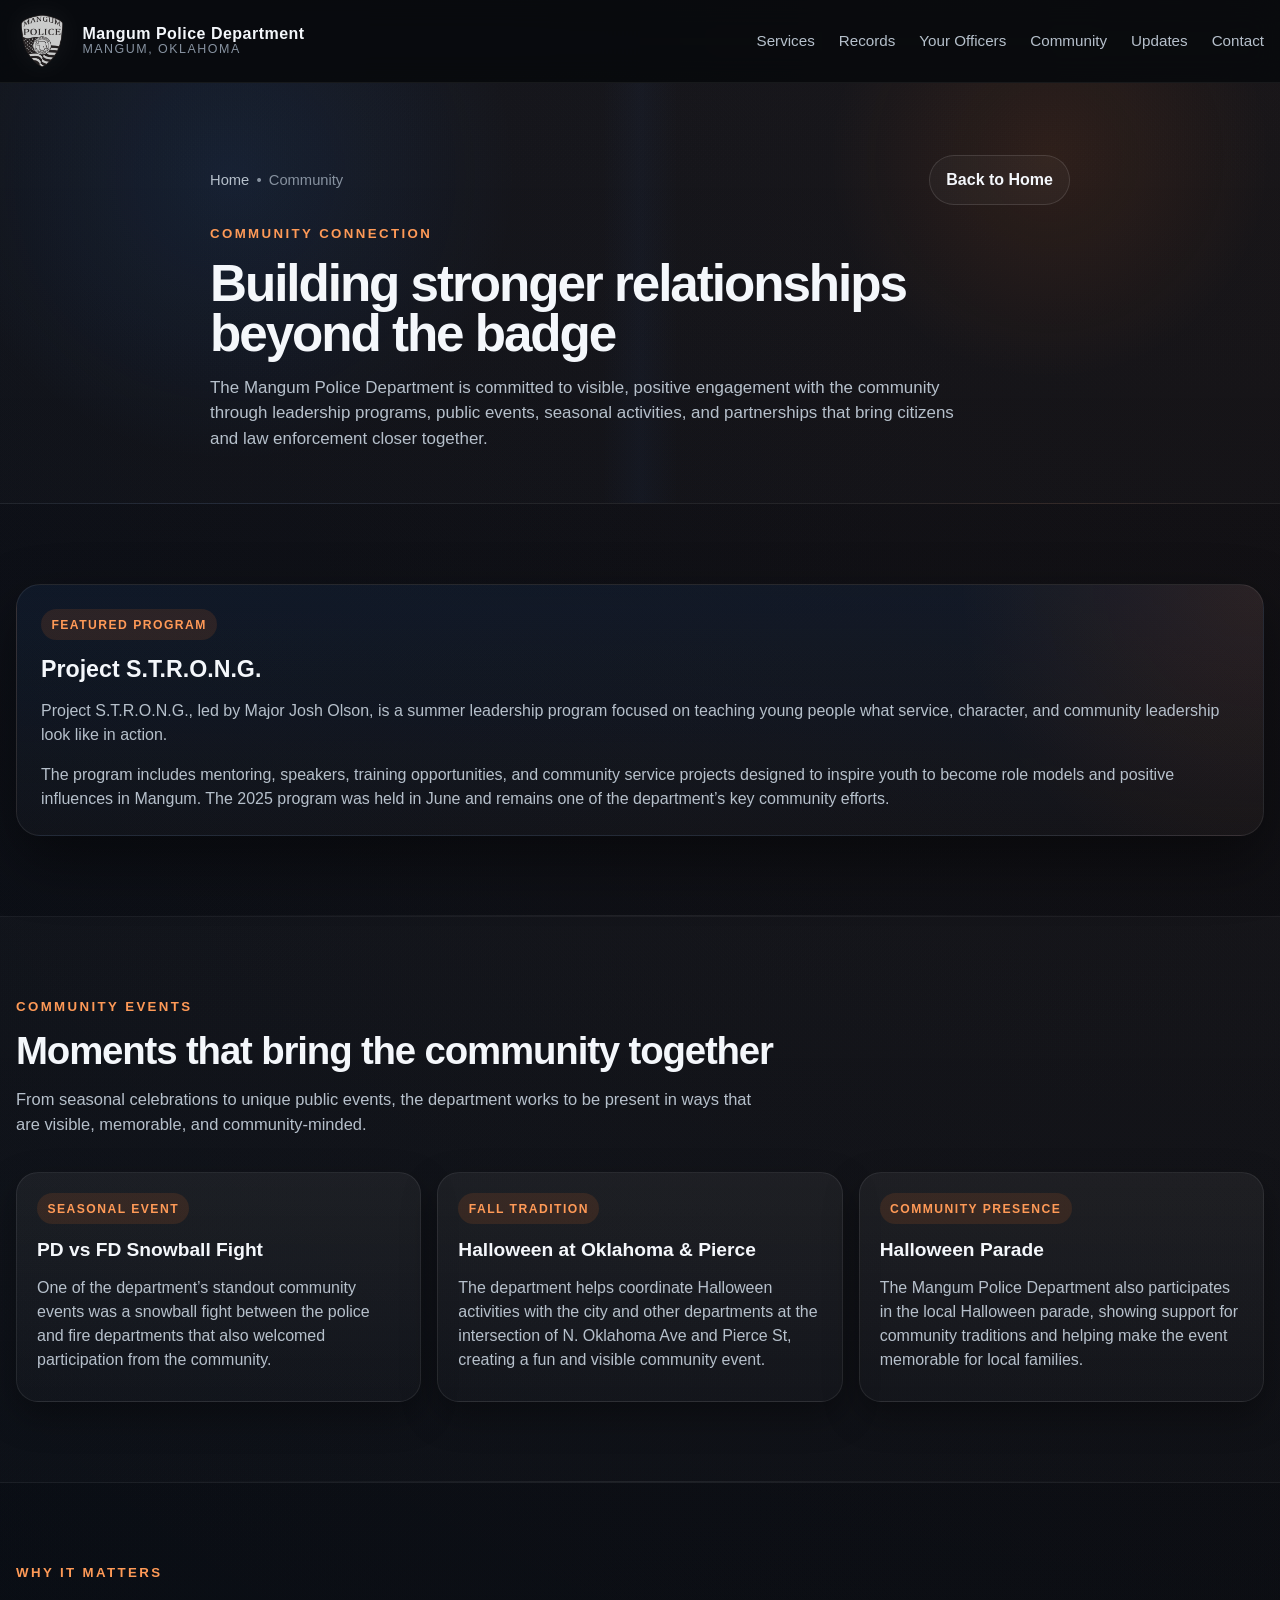
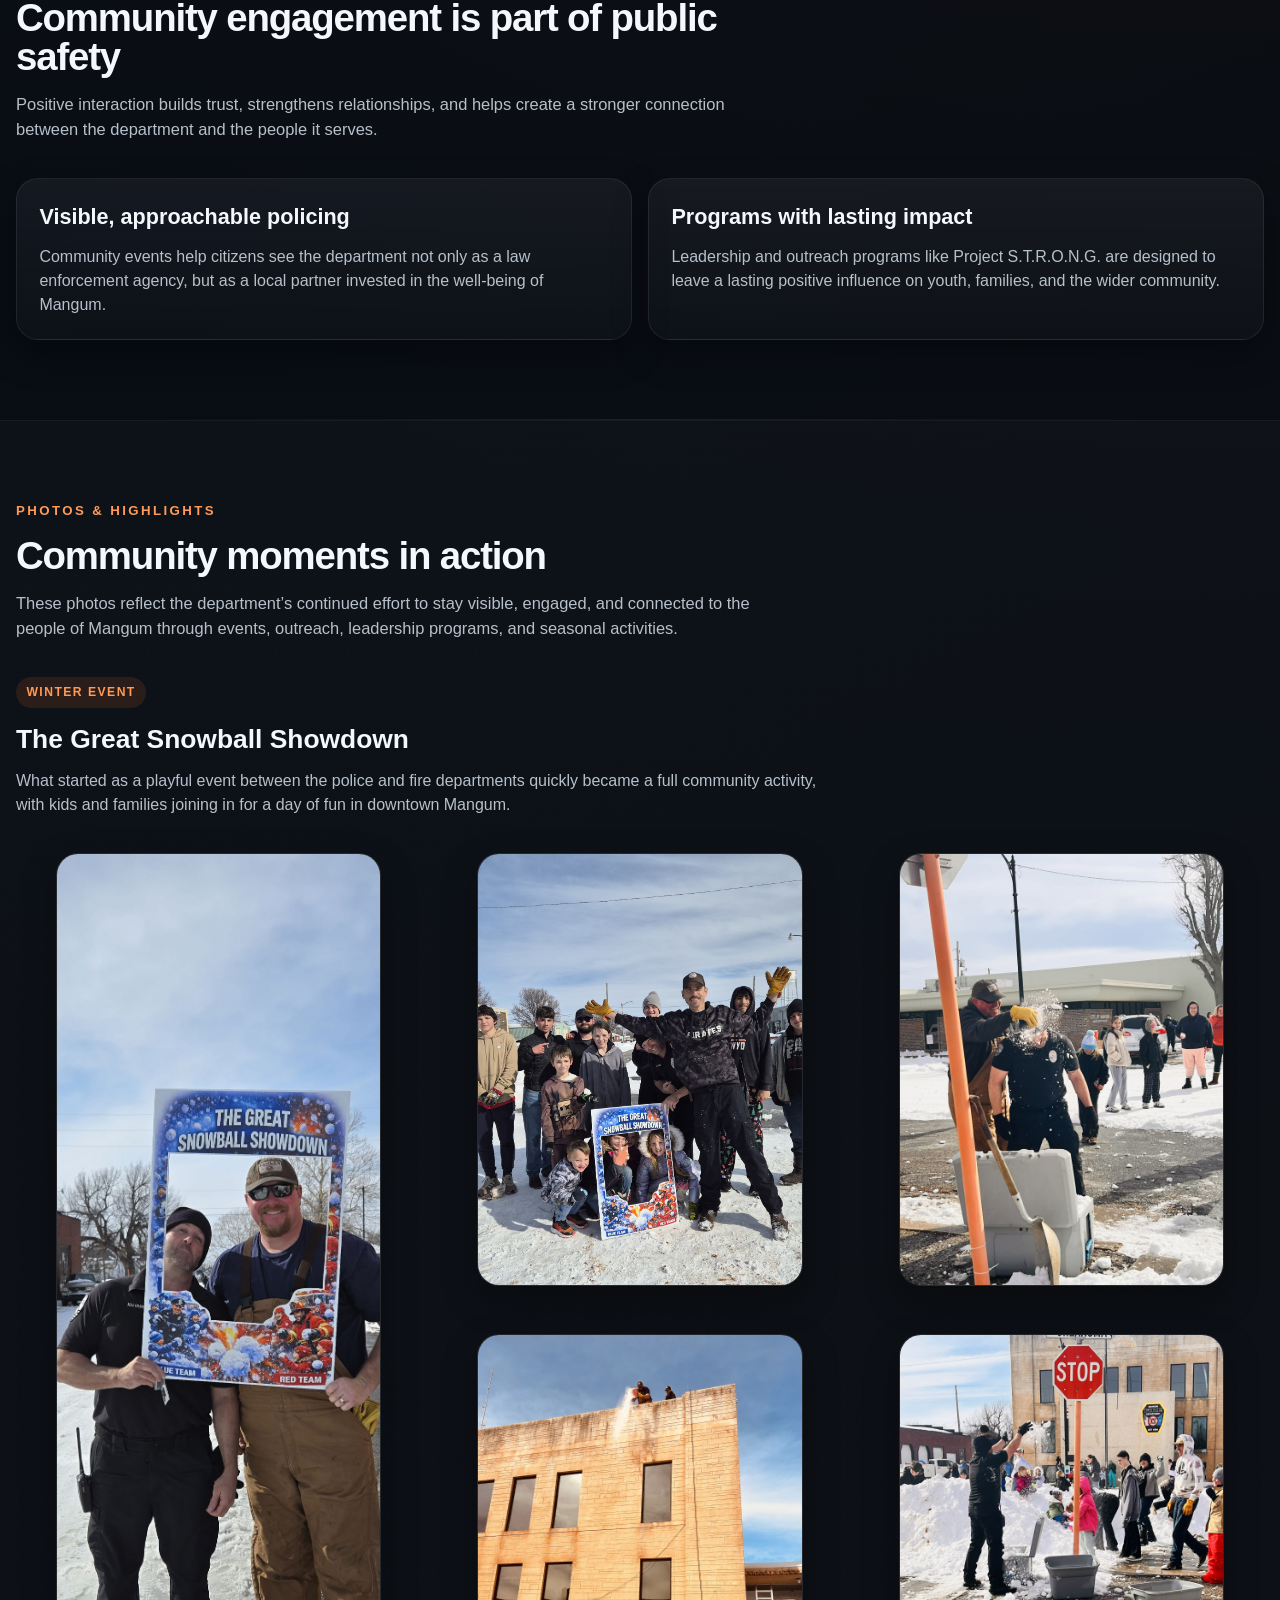
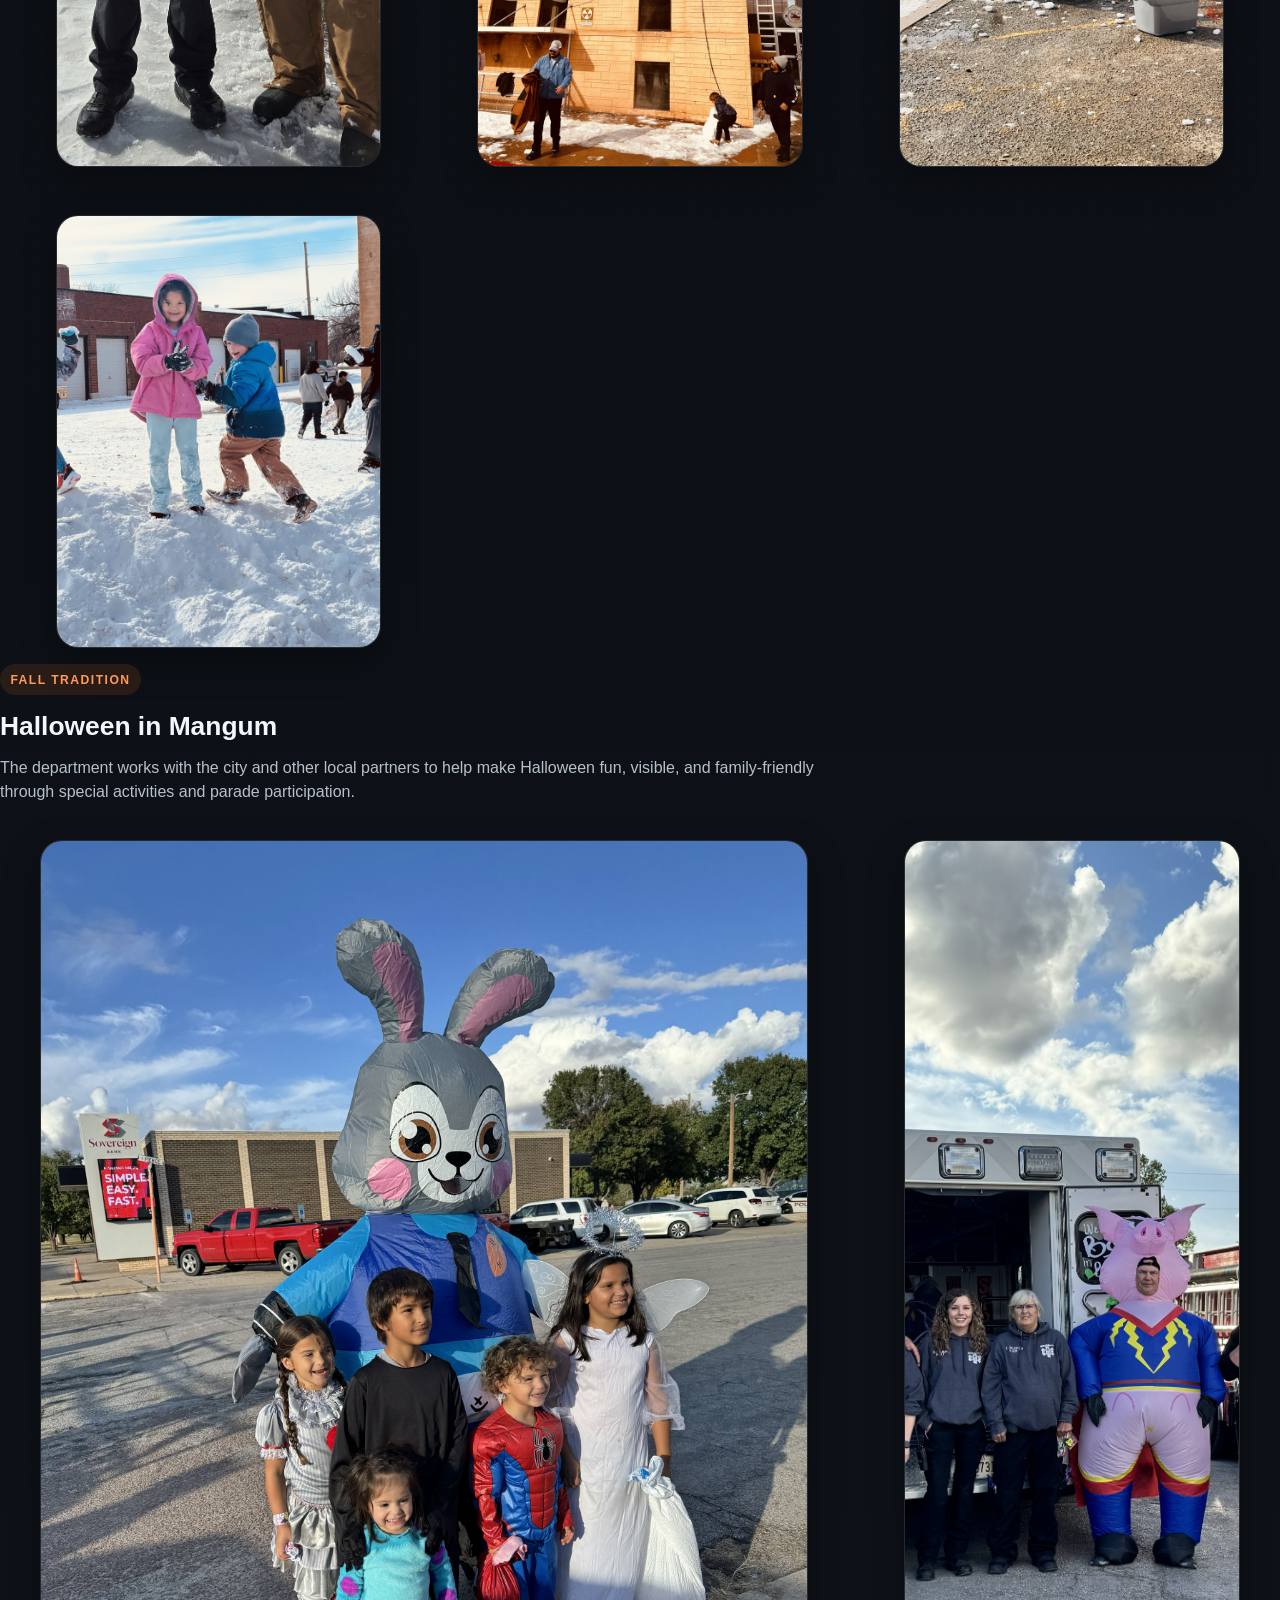
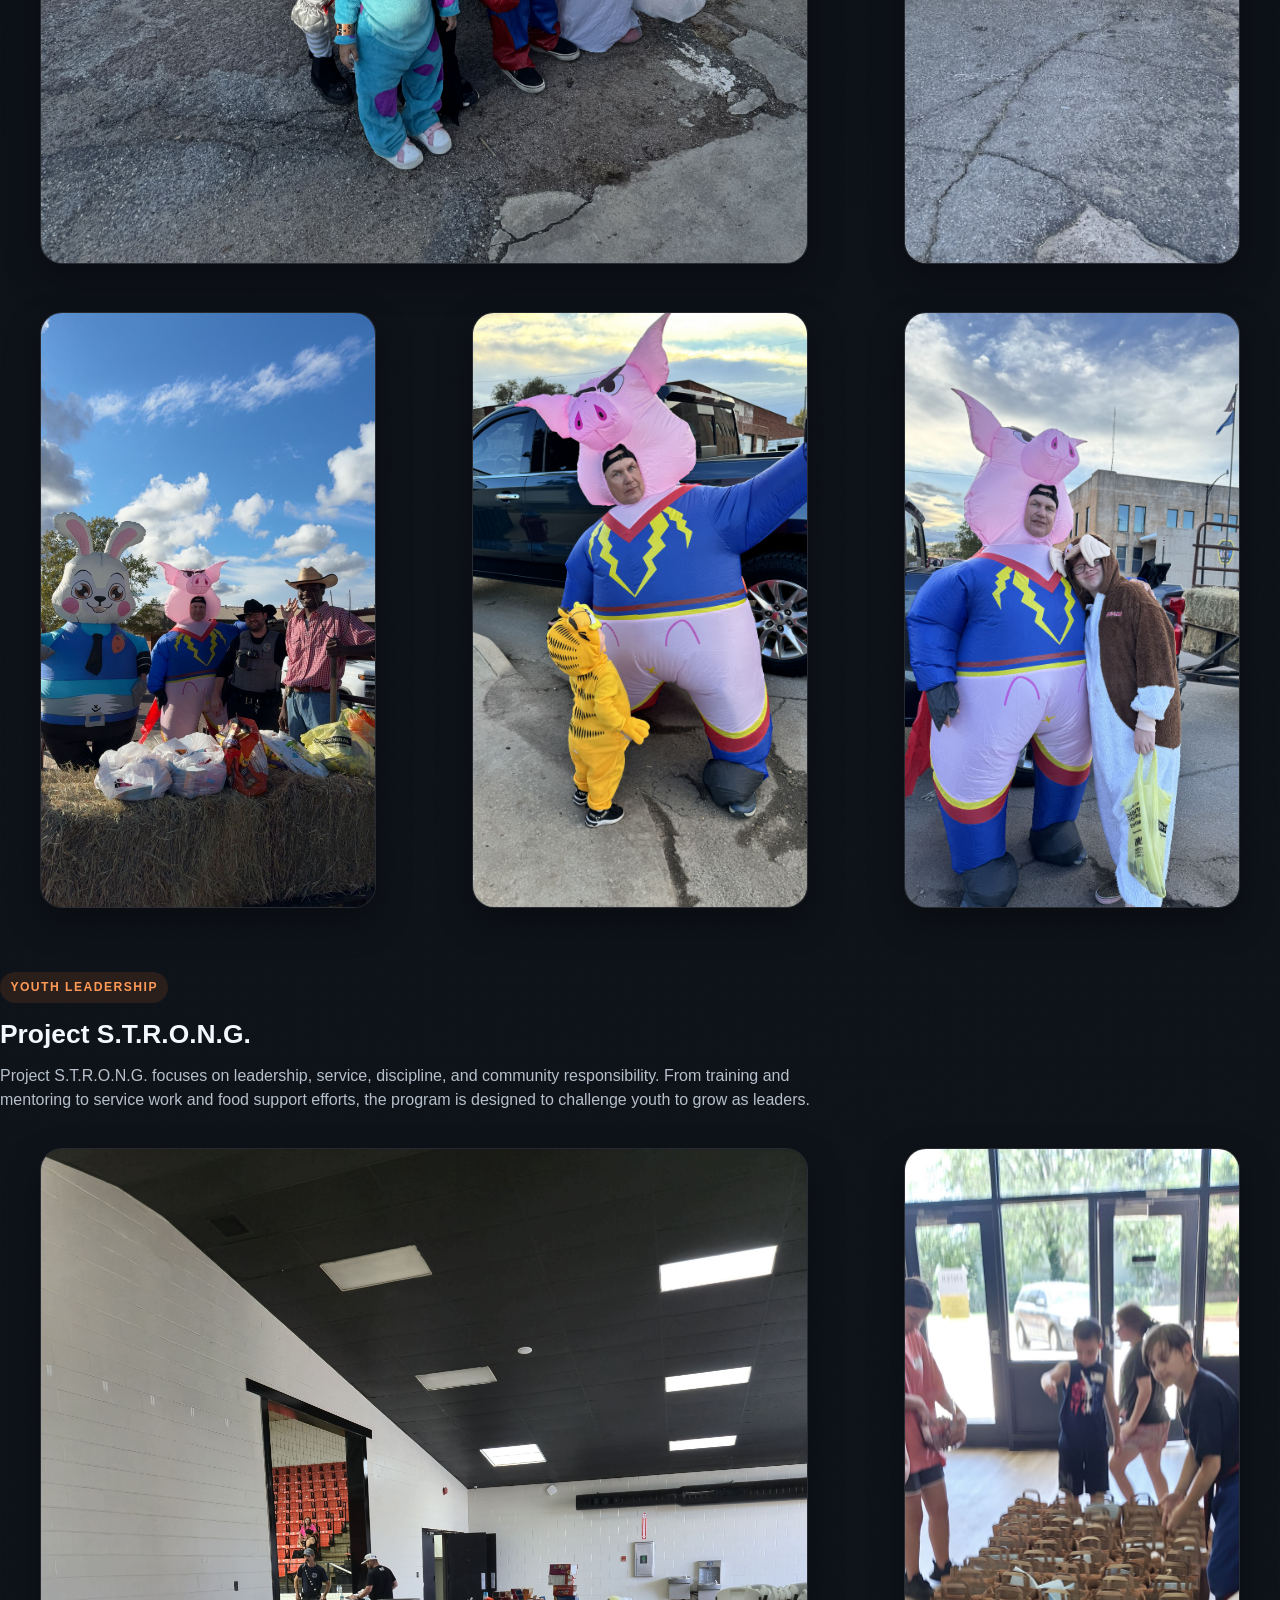
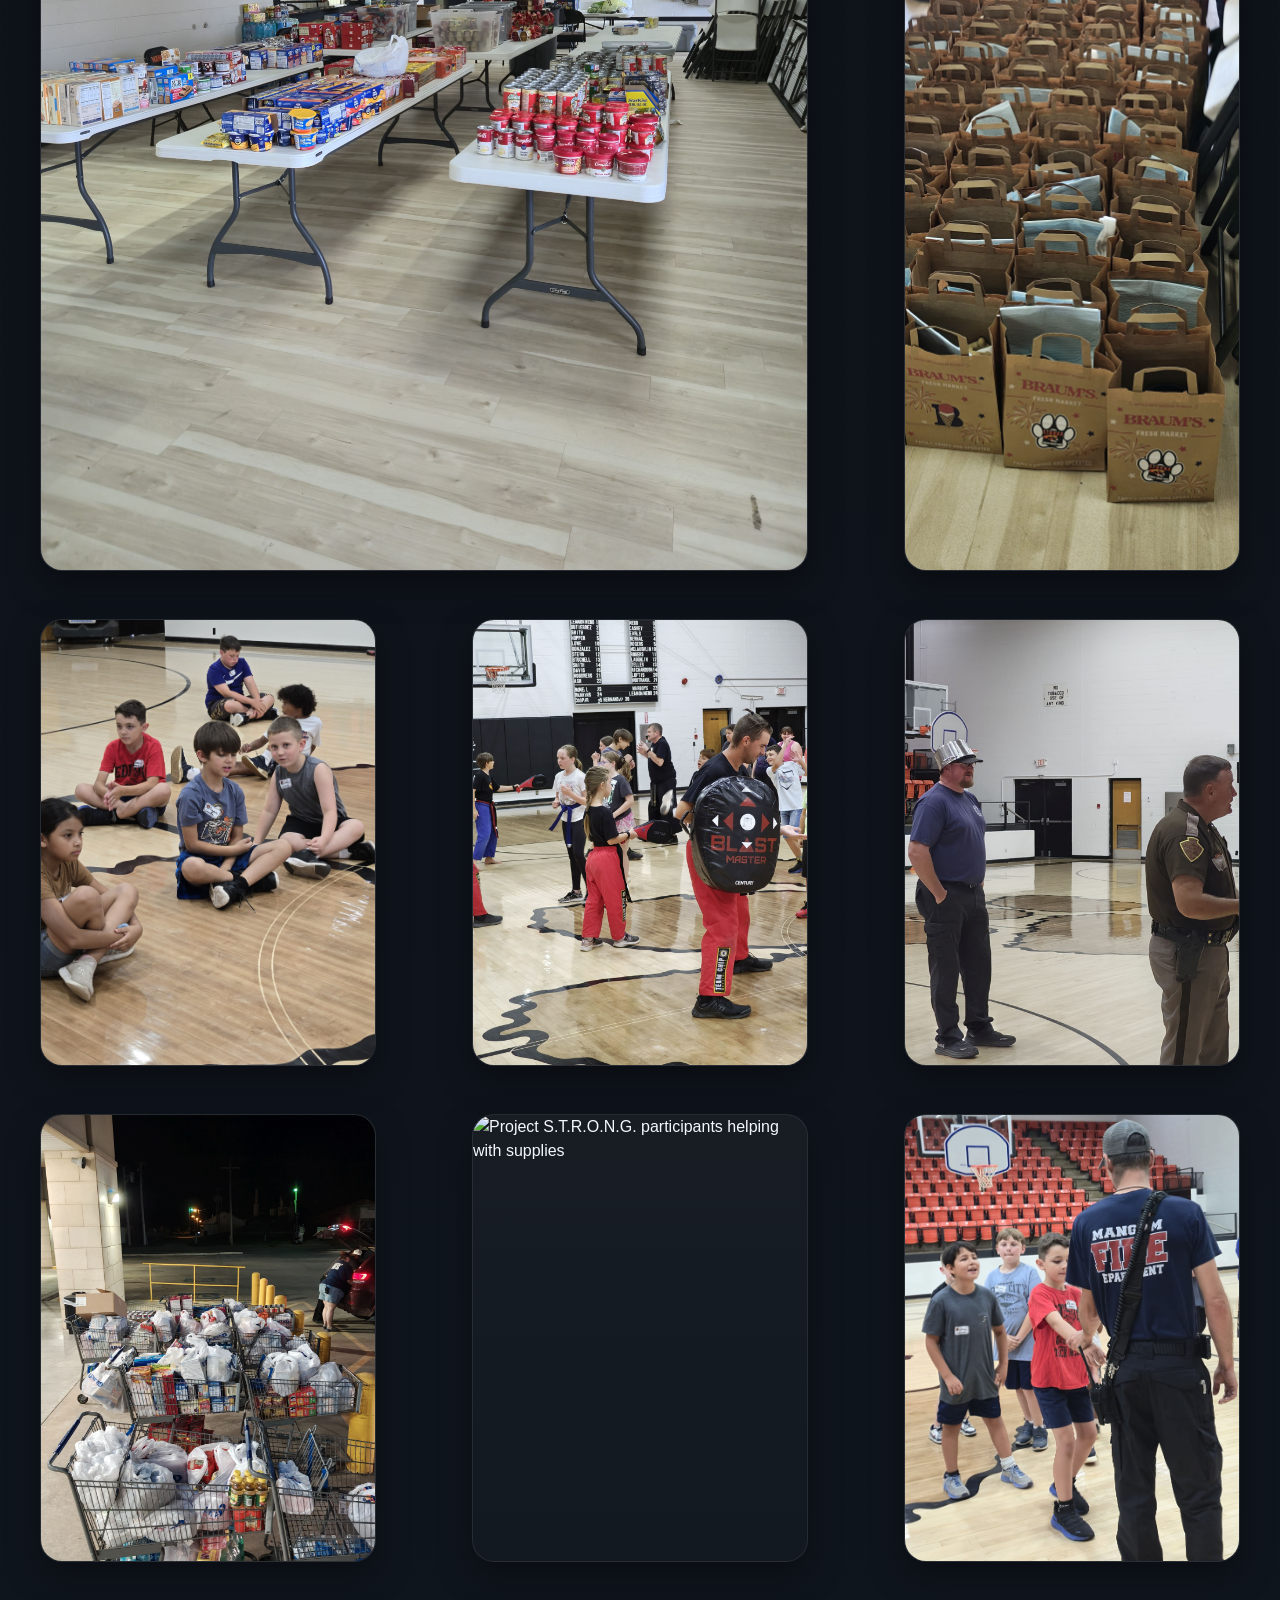
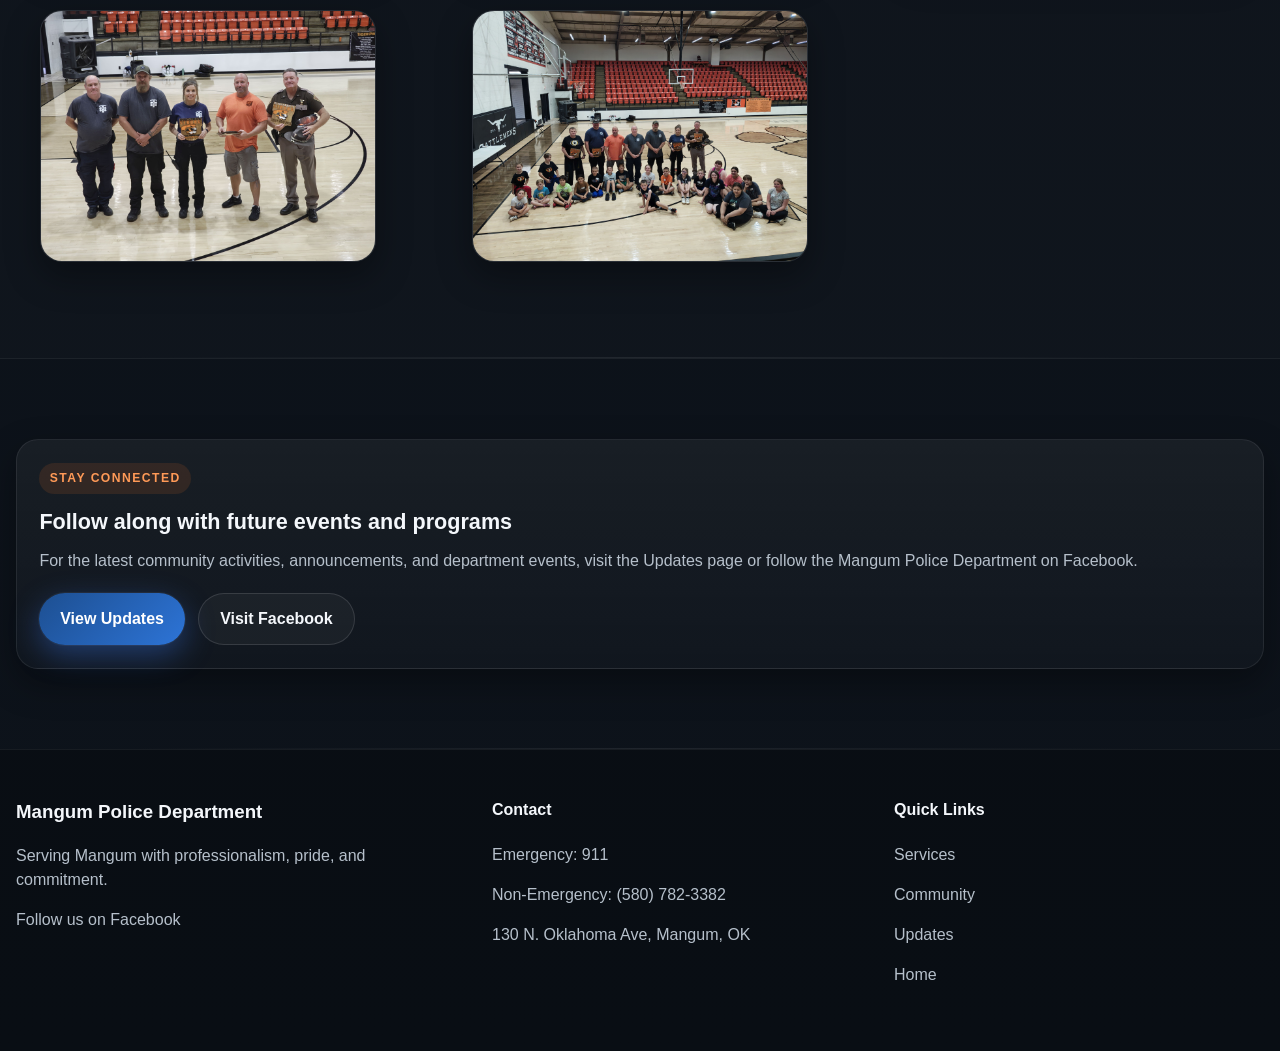
==== pages/community.html @ 401258fc "Initial review site" ====
<!DOCTYPE html>
<html lang="en">
<head>
  <meta charset="UTF-8" />
  <meta name="viewport" content="width=device-width, initial-scale=1.0" />
  <title>Community | Mangum Police Department</title>
  <link rel="stylesheet" href="../css/base.css" />
  <link rel="stylesheet" href="../css/style-template.css" />
  <link rel="stylesheet" href="../css/community.css" />
</head>
<body>
  <header class="site-header">
    <div class="container nav-wrap">
      <a href="../index.html" class="brand">
        <img src="../assets/patch.png" alt="Mangum Police Patch" class="brand-patch" />
        <div class="brand-text">
          <span class="brand-top">Mangum Police Department</span>
          <span class="brand-bottom">Mangum, Oklahoma</span>
        </div>
      </a>

      <nav class="main-nav">
        <a href="pages/services.html">Services</a>
        <a href="pages/records.html">Records</a>
        <a href="pages/officers.html">Your Officers</a>
        <a href="pages/community.html">Community</a>
        <a href="pages/updates.html">Updates</a>
        <a href="index.html#contact">Contact</a>
      </nav>
    </div>
  </header>

  <main>
    <!-- PAGE HERO -->
    <section class="page-hero community-hero">
      <div class="container page-hero-inner">
        <div class="page-topbar">
          <div class="page-breadcrumb">
            <a href="../index.html">Home</a>
            <span>•</span>
            <span>Community</span>
          </div>

          <a href="../index.html" class="page-back-link">Back to Home</a>
        </div>

        <p class="eyebrow">COMMUNITY CONNECTION</p>
        <h1 class="page-title">Building stronger relationships beyond the badge</h1>
        <p class="page-intro">
          The Mangum Police Department is committed to visible, positive engagement with the community
          through leadership programs, public events, seasonal activities, and partnerships that bring
          citizens and law enforcement closer together.
        </p>
      </div>
    </section>

    <!-- FEATURED PROGRAM -->
    <section class="section section-dark">
      <div class="container">
        <div class="page-feature-panel community-feature-panel">
          <span class="page-tag">Featured Program</span>
          <h3>Project S.T.R.O.N.G.</h3>
          <p>
            Project S.T.R.O.N.G., led by Major Josh Olson, is a summer leadership program focused on
            teaching young people what service, character, and community leadership look like in action.
          </p>
          <p>
            The program includes mentoring, speakers, training opportunities, and community service
            projects designed to inspire youth to become role models and positive influences in Mangum.
            The 2025 program was held in June and remains one of the department’s key community efforts.
          </p>
        </div>
      </div>
    </section>

    <!-- COMMUNITY EVENTS -->
    <section class="section section-slate">
      <div class="container">
        <div class="section-heading">
          <p class="eyebrow">COMMUNITY EVENTS</p>
          <h2>Moments that bring the community together</h2>
          <p class="section-intro">
            From seasonal celebrations to unique public events, the department works to be present in
            ways that are visible, memorable, and community-minded.
          </p>
        </div>

        <div class="page-card-grid community-card-grid">
          <div class="page-info-card community-detail-card">
            <span class="page-tag">Seasonal Event</span>
            <h3>PD vs FD Snowball Fight</h3>
            <p>
              One of the department’s standout community events was a snowball fight between the police
              and fire departments that also welcomed participation from the community.
            </p>
          </div>

          <div class="page-info-card community-detail-card">
            <span class="page-tag">Fall Tradition</span>
            <h3>Halloween at Oklahoma & Pierce</h3>
            <p>
              The department helps coordinate Halloween activities with the city and other departments
              at the intersection of N. Oklahoma Ave and Pierce St, creating a fun and visible community event.
            </p>
          </div>

          <div class="page-info-card community-detail-card">
            <span class="page-tag">Community Presence</span>
            <h3>Halloween Parade</h3>
            <p>
              The Mangum Police Department also participates in the local Halloween parade, showing support
              for community traditions and helping make the event memorable for local families.
            </p>
          </div>
        </div>
      </div>
    </section>

    <!-- OUTREACH / COMMUNITY PHILOSOPHY -->
    <section class="section section-dark">
      <div class="container">
        <div class="section-heading">
          <p class="eyebrow">WHY IT MATTERS</p>
          <h2>Community engagement is part of public safety</h2>
          <p class="section-intro">
            Positive interaction builds trust, strengthens relationships, and helps create a stronger connection
            between the department and the people it serves.
          </p>
        </div>

        <div class="page-card-grid two-col">
          <div class="page-single-panel">
            <h3>Visible, approachable policing</h3>
            <p>
              Community events help citizens see the department not only as a law enforcement agency,
              but as a local partner invested in the well-being of Mangum.
            </p>
          </div>

          <div class="page-single-panel">
            <h3>Programs with lasting impact</h3>
            <p>
              Leadership and outreach programs like Project S.T.R.O.N.G. are designed to leave a lasting
              positive influence on youth, families, and the wider community.
            </p>
          </div>
        </div>
      </div>
    </section>

    <!-- PHOTO GALLERY -->
    <section class="section section-slate">
      <div class="container">
        <div class="section-heading">
          <p class="eyebrow">PHOTOS & HIGHLIGHTS</p>
          <h2>Community moments in action</h2>
          <p class="section-intro">
            These photos reflect the department’s continued effort to stay visible, engaged, and connected
            to the people of Mangum through events, outreach, leadership programs, and seasonal activities.
          </p>
        </div>

        <!-- Snowball Showdown -->
        <div class="community-gallery-block">
          <div class="community-gallery-head">
            <span class="page-tag">Winter Event</span>
            <h3>The Great Snowball Showdown</h3>
            <p>
              What started as a playful event between the police and fire departments quickly became a full
              community activity, with kids and families joining in for a day of fun in downtown Mangum.
            </p>
          </div>

          <div class="community-photo-grid snowball-grid">
            <figure class="community-photo-card photo-feature">
              <img src="../assets/community/snowball-1.jpg" alt="Officer and firefighter posing at the Great Snowball Showdown" />
            </figure>

            <figure class="community-photo-card">
              <img src="../assets/community/snowball-2.jpg" alt="Community members gathered for the Great Snowball Showdown" />
            </figure>

            <figure class="community-photo-card">
              <img src="../assets/community/snowball-3.jpg" alt="Child holding a snowball during the snowball event" />
            </figure>

            <figure class="community-photo-card">
              <img src="../assets/community/snowball-4.jpg" alt="People playing in the snow during the community snowball fight" />
            </figure>

            <figure class="community-photo-card">
              <img src="../assets/community/snowball-5.jpg" alt="Snowball fight activity in downtown Mangum" />
            </figure>

            <figure class="community-photo-card">
              <img src="../assets/community/snowball-6.jpg" alt="Community members and officers enjoying the snowball event" />
            </figure>
          </div>
        </div>
      </div>

        <!-- Halloween -->
      <div class="community-gallery-block">
        <div class="community-gallery-head">
         <span class="page-tag">Fall Tradition</span>
            <h3>Halloween in Mangum</h3>
            <p>
              The department works with the city and other local partners to help make Halloween fun,
              visible, and family-friendly through special activities and parade participation.
            </p>
          </div>

          <div class="community-photo-grid halloween-grid">
            <figure class="community-photo-card photo-feature-wide">
              <img src="../assets/community/halloween-1.jpg" alt="Children gathered with costumed characters during Halloween in Mangum" />
            </figure>

            <figure class="community-photo-card">
              <img src="../assets/community/halloween-2.jpg" alt="Halloween float and department participation" />
            </figure>

            <figure class="community-photo-card">
              <img src="../assets/community/halloween-3.jpg" alt="Department members in costume during Halloween activities" />
            </figure>

            <figure class="community-photo-card">
              <img src="../assets/community/halloween-4.jpg" alt="Group photo during Halloween community event" />
            </figure>

            <figure class="community-photo-card">
              <img src="../assets/community/halloween-5.jpg" alt="Community member posing with costume character at Halloween event" />
          </figure>
        </div>
      </div>

      <!-- Project STRONG -->
      <div class="community-gallery-block">
        <div class="community-gallery-head">
          <span class="page-tag">Youth Leadership</span>
          <h3>Project S.T.R.O.N.G.</h3>
          <p>
            Project S.T.R.O.N.G. focuses on leadership, service, discipline, and community responsibility.
            From training and mentoring to service work and food support efforts, the program is designed
            to challenge youth to grow as leaders.
          </p>
        </div>

        <div class="community-photo-grid strong-grid">
            <figure class="community-photo-card photo-feature-wide">
              <img src="../assets/community/strong-1.jpg" alt="Project S.T.R.O.N.G. participants organizing supplies" />
            </figure>

            <figure class="community-photo-card">
              <img src="../assets/community/strong-2.jpg" alt="Project S.T.R.O.N.G. instruction in gymnasium" />
            </figure>

            <figure class="community-photo-card">
              <img src="../assets/community/strong-3.jpg" alt="Children practicing techniques during Project S.T.R.O.N.G." />
            </figure>

            <figure class="community-photo-card">
              <img src="../assets/community/strong-4.jpg" alt="Group stretching during Project S.T.R.O.N.G." />
            </figure>

            <figure class="community-photo-card">
              <img src="../assets/community/strong-5.jpg" alt="Project S.T.R.O.N.G. participants lined up in the gym" />
            </figure>

            <figure class="community-photo-card">
              <img src="../assets/community/strong-6.jpg" alt="Project S.T.R.O.N.G. group photo in Mangum High School gym" />
            </figure>

            <figure class="community-photo-card">
              <img src="../assets/community/strong-7.jpg" alt="Project S.T.R.O.N.G. participants helping with supplies" />
            </figure>

            <figure class="community-photo-card">
              <img src="../assets/community/strong-8.jpg" alt="Project S.T.R.O.N.G. banner outside Mangum High School" />
            </figure>

            <figure class="community-photo-card">
              <img src="../assets/community/strong-9.jpg" alt="Instructor working one-on-one with a child during Project S.T.R.O.N.G." />
            </figure>

            <figure class="community-photo-card">
              <img src="../assets/community/strong-10.jpg" alt="Community support and supply effort connected to Project S.T.R.O.N.G." />
            </figure>
          </div>
        </div>
      </div>
    </section>

    <!-- CTA -->
    <section class="section section-dark">
      <div class="container">
        <div class="page-single-panel community-cta-panel">
          <span class="page-tag">Stay Connected</span>
          <h3>Follow along with future events and programs</h3>
          <p>
            For the latest community activities, announcements, and department events, visit the Updates page
            or follow the Mangum Police Department on Facebook.
          </p>

          <div class="page-actions">
            <a href="updates.html" class="btn btn-primary">View Updates</a>
            <a
              href="https://www.facebook.com/people/Mangum-Police-Department/100068388497844/"
              target="_blank"
              rel="noopener noreferrer"
              class="btn btn-secondary"
            >
              Visit Facebook
            </a>
          </div>
        </div>
      </div>
    </section>
  </main>

  <footer id="contact" class="site-footer">
    <div class="container footer-grid">
      <div>
        <h3>Mangum Police Department</h3>
        <p>Serving Mangum with professionalism, pride, and commitment.</p>
        <p>
          <a href="https://www.facebook.com/people/Mangum-Police-Department/100068388497844/" target="_blank" rel="noopener noreferrer">
            Follow us on Facebook
          </a>
        </p>
      </div>

      <div>
        <h4>Contact</h4>
        <p>Emergency: 911</p>
        <p>Non-Emergency: (580) 782-3382</p>
        <p>130 N. Oklahoma Ave, Mangum, OK</p>
      </div>

      <div>
        <h4>Quick Links</h4>
        <p><a href="services.html">Services</a></p>
        <p><a href="community.html">Community</a></p>
        <p><a href="updates.html">Updates</a></p>
        <p><a href="../index.html">Home</a></p>
      </div>
    </div>
  </footer>
</body>
</html>
---- css/base.css ----
/* =========================================================
   ROOT / THEME TOKENS
   ========================================================= */
:root {
  --bg-black: #06080c;
  --bg-deep: #0d131b;
  --bg-panel: #121821;
  --bg-panel-2: #18202b;
  --line: rgba(255, 255, 255, 0.08);

  --text-main: #f4f7fb;
  --text-soft: #b6c0cb;
  --text-dim: #8792a0;

  --blue: #1d4f91;
  --blue-bright: #2d74d7;
  --blue-glow: rgba(62, 129, 255, 0.32);

  --orange: #f37021;
  --orange-soft: #ff9a57;
  --orange-glow: rgba(243, 112, 33, 0.22);

  --shadow-lg: 0 24px 60px rgba(0, 0, 0, 0.45);
  --shadow-md: 0 14px 34px rgba(0, 0, 0, 0.34);

  --radius-sm: 10px;
  --radius-md: 18px;
  --radius-lg: 26px;

  --max-width: 1280px;
}

/* =========================================================
   GLOBAL / RESET
   ========================================================= */
* {
  box-sizing: border-box;
}

html {
  scroll-behavior: smooth;
}

body {
  margin: 0;
  background:
    radial-gradient(circle at top left, rgba(45, 116, 215, 0.06), transparent 35%),
    radial-gradient(circle at top right, rgba(243, 112, 33, 0.06), transparent 25%),
    linear-gradient(180deg, var(--bg-black), var(--bg-deep));
  color: var(--text-main);
  font-family: Arial, Helvetica, sans-serif;
  line-height: 1.5;
}

img {
  max-width: 100%;
  display: block;
}

a {
  color: inherit;
  text-decoration: none;
}

.container {
  width: min(calc(100% - 2rem), var(--max-width));
  margin: 0 auto;
}

/* =========================================================
   SITE HEADER / NAVIGATION
   ========================================================= */
.site-header {
  position: sticky;
  top: 0;
  z-index: 1000;
  backdrop-filter: blur(14px);
  background: rgba(7, 9, 12, 0.78);
  border-bottom: 1px solid rgba(255, 255, 255, 0.06);
}

.nav-wrap {
  min-height: 82px;
  display: flex;
  align-items: center;
  justify-content: space-between;
  gap: 1rem;
}

.brand {
  display: flex;
  align-items: center;
  gap: 0.9rem;
  min-width: 0;
}

.brand-patch {
  width: 52px;
  height: 52px;
  object-fit: contain;
  filter: drop-shadow(0 0 14px rgba(255, 255, 255, 0.06));
}

.brand-text {
  display: flex;
  flex-direction: column;
  line-height: 1.1;
}

.brand-top {
  font-size: 1rem;
  font-weight: 800;
  letter-spacing: 0.03em;
}

.brand-bottom {
  font-size: 0.78rem;
  color: var(--text-dim);
  text-transform: uppercase;
  letter-spacing: 0.12em;
}

.main-nav {
  display: flex;
  align-items: center;
  gap: 1.5rem;
}

.main-nav a {
  position: relative;
  color: var(--text-soft);
  font-size: 0.95rem;
  transition: color 0.2s ease;
}

.main-nav a::after {
  content: "";
  position: absolute;
  left: 0;
  bottom: -0.35rem;
  width: 100%;
  height: 2px;
  transform: scaleX(0);
  transform-origin: center;
  transition: transform 0.2s ease;
  background: linear-gradient(90deg, var(--blue-bright), var(--orange-soft));
}

.main-nav a:hover {
  color: var(--text-main);
}

.main-nav a:hover::after {
  transform: scaleX(1);
}

.nav-cta {
  padding: 0.8rem 1.1rem;
  border: 1px solid rgba(255,255,255,0.12);
  background: linear-gradient(180deg, rgba(255,255,255,0.06), rgba(255,255,255,0.02));
  color: var(--text-main);
  border-radius: 999px;
  font-weight: 700;
  transition: transform 0.2s ease, border-color 0.2s ease, box-shadow 0.2s ease;
}

.nav-cta:hover {
  transform: translateY(-1px);
  border-color: rgba(255,255,255,0.2);
  box-shadow: 0 8px 18px rgba(0,0,0,0.2);
}

/* =========================================================
   GENERIC BUTTONS
   ========================================================= */
.btn {
  display: inline-flex;
  align-items: center;
  justify-content: center;
  min-height: 52px;
  padding: 0 1.3rem;
  font-weight: 800;
  border-radius: 999px;
  transition: transform 0.2s ease, box-shadow 0.2s ease, border-color 0.2s ease;
}

.btn:hover {
  transform: translateY(-2px);
}

.btn-primary {
  background: linear-gradient(135deg, #1d4f91, #2d74d7);
  color: white;
  box-shadow:
    0 0 0 1px rgba(255,255,255,0.05),
    0 10px 30px rgba(62,129,255,0.35);
}

.btn-primary:hover {
  transform: translateY(-3px);
  box-shadow:
    0 0 0 1px rgba(255,255,255,0.08),
    0 16px 40px rgba(62,129,255,0.5);
}

.btn-secondary {
  background: rgba(255,255,255,0.04);
  color: var(--text-main);
  border: 1px solid rgba(255,255,255,0.12);
}

.btn-secondary:hover {
  border-color: rgba(255,255,255,0.22);
}

/* =========================================================
   GENERIC SECTION WRAPPERS
   ========================================================= */
.section {
  position: relative;
  padding: 5rem 0;
}

.section::after {
  content: "";
  position: absolute;
  bottom: 0;
  left: 10%;
  right: 10%;
  height: 1px;
  background: linear-gradient(
    90deg,
    transparent,
    rgba(255,255,255,0.08),
    transparent
  );
}

.section-dark {
  background: transparent;
}

.section-slate {
  background:
    linear-gradient(180deg, rgba(255,255,255,0.02), rgba(255,255,255,0.01));
  border-top: 1px solid rgba(255,255,255,0.05);
  border-bottom: 1px solid rgba(255,255,255,0.05);
}

.section-heading {
  max-width: 760px;
  margin-bottom: 2.25rem;
}

.section-heading h2 {
  margin: 0;
  font-size: clamp(2rem, 3vw, 3.2rem);
  line-height: 1.02;
  letter-spacing: -0.03em;
}

.eyebrow {
  margin: 0 0 0.9rem;
  color: var(--orange-soft);
  font-size: 0.83rem;
  font-weight: 800;
  letter-spacing: 0.18em;
  text-transform: uppercase;
}

.section-intro {
  color: var(--text-soft);
  font-size: 1.03rem;
}

/* =========================================================
   SITE FOOTER
   ========================================================= */
.site-footer {
  padding: 3rem 0;
  border-top: 1px solid rgba(255,255,255,0.06);
  background: rgba(0,0,0,0.28);
}

.footer-grid {
  display: grid;
  grid-template-columns: 1.2fr 1fr 1fr;
  gap: 2rem;
}

.site-footer h3,
.site-footer h4 {
  margin-top: 0;
}

.site-footer p,
.site-footer a {
  color: var(--text-soft);
}

/* =========================================================
   SUBPAGE TEMPLATE / GENERIC PAGE LAYOUT
   ========================================================= */
.page-title {
  margin: 0;
  font-size: clamp(2.2rem, 4vw, 4rem);
  line-height: 1;
  letter-spacing: -0.03em;
}

.page-intro {
  max-width: 760px;
  margin-top: 1rem;
}

.page-card-grid {
  display: grid;
  grid-template-columns: repeat(3, minmax(0, 1fr));
  gap: 1rem;
}

.page-info-card {
  min-height: 210px;
  padding: 1.25rem;
  border: 1px solid var(--line);
  border-radius: 22px;
  background:
    linear-gradient(180deg, rgba(255,255,255,0.05), rgba(255,255,255,0.02));
  box-shadow: var(--shadow-md);
}

.page-info-card h3 {
  margin: 0 0 0.65rem;
  font-size: 1.2rem;
}

.page-info-card p {
  margin: 0;
  color: var(--text-soft);
}

.page-single-panel {
  padding: 1.4rem;
  border: 1px solid var(--line);
  border-radius: 22px;
  background:
    linear-gradient(180deg, rgba(255,255,255,0.05), rgba(255,255,255,0.02));
  box-shadow: var(--shadow-md);
}

.page-single-panel h3 {
  margin: 0 0 0.65rem;
}

.page-single-panel p {
  margin: 0;
  color: var(--text-soft);
}

/* =========================================================
   RESPONSIVE - LARGE TABLET / SMALL DESKTOP
   ========================================================= */
@media (max-width: 1200px) {
  .page-card-grid {
    grid-template-columns: repeat(2, minmax(0, 1fr));
  }
}

/* =========================================================
   RESPONSIVE - TABLET
   ========================================================= */
@media (max-width: 1080px) {
  .footer-grid {
    grid-template-columns: 1fr 1fr;
  }
}

/* =========================================================
   RESPONSIVE - MOBILE
   ========================================================= */
@media (max-width: 820px) {
  .main-nav,
  .nav-cta {
    display: none;
  }

  .page-card-grid,
  .footer-grid {
    grid-template-columns: 1fr;
  }

  .section {
    padding: 4rem 0;
  }
}
---- css/style-template.css ----
/* =========================================================
   SUBPAGE HERO / PAGE INTRO
   ========================================================= */
.page-hero {
  position: relative;
  overflow: hidden;
  padding: 4.5rem 0 3.25rem;
  background:
    radial-gradient(circle at 18% 20%, rgba(45,116,215,0.12), transparent 26%),
    radial-gradient(circle at 82% 16%, rgba(243,112,33,0.10), transparent 18%),
    linear-gradient(180deg, rgba(255,255,255,0.02), rgba(255,255,255,0.01));
  border-bottom: 1px solid rgba(255,255,255,0.06);
}

.page-hero::before {
  content: "";
  position: absolute;
  inset: 0;
  background:
    linear-gradient(
      90deg,
      transparent 0%,
      transparent 47%,
      rgba(59,130,246,0.32) 50%,
      transparent 53%,
      transparent 100%
    );
  opacity: 0.12;
  pointer-events: none;
}

.page-hero-inner {
  position: relative;
  z-index: 2;
  max-width: 860px;
}

.page-title {
  margin: 0;
  font-size: clamp(2.35rem, 4vw, 4.25rem);
  line-height: 0.98;
  letter-spacing: -0.04em;
  color: var(--text-main);
}

.page-intro {
  max-width: 760px;
  margin: 1rem 0 0;
  font-size: 1.06rem;
  color: var(--text-soft);
}

/* =========================================================
   BREADCRUMB / TOP LINK ROW
   ========================================================= */
.page-topbar {
  display: flex;
  align-items: center;
  justify-content: space-between;
  gap: 1rem;
  margin-bottom: 1.2rem;
}

.page-breadcrumb {
  display: inline-flex;
  align-items: center;
  flex-wrap: wrap;
  gap: 0.45rem;
  color: var(--text-dim);
  font-size: 0.92rem;
}

.page-breadcrumb a {
  color: var(--text-soft);
  transition: color 0.2s ease;
}

.page-breadcrumb a:hover {
  color: var(--text-main);
}

.page-back-link {
  display: inline-flex;
  align-items: center;
  gap: 0.45rem;
  padding: 0.75rem 1rem;
  border-radius: 999px;
  border: 1px solid rgba(255,255,255,0.12);
  background: rgba(255,255,255,0.03);
  color: var(--text-main);
  font-weight: 700;
  transition: transform 0.2s ease, border-color 0.2s ease;
}

.page-back-link:hover {
  transform: translateY(-1px);
  border-color: rgba(255,255,255,0.20);
}

/* =========================================================
   GENERIC PAGE CONTENT GRIDS
   ========================================================= */
.page-card-grid {
  display: grid;
  grid-template-columns: repeat(3, minmax(0, 1fr));
  gap: 1rem;
}

.page-card-grid.two-col {
  grid-template-columns: repeat(2, minmax(0, 1fr));
}

.page-card-grid.four-col {
  grid-template-columns: repeat(4, minmax(0, 1fr));
}

.page-info-card {
  min-height: 210px;
  padding: 1.25rem;
  border: 1px solid var(--line);
  border-radius: 22px;
  background:
    linear-gradient(180deg, rgba(255,255,255,0.05), rgba(255,255,255,0.02));
  box-shadow: var(--shadow-md);
  transition: transform 0.2s ease, border-color 0.2s ease, box-shadow 0.2s ease;
}

.page-info-card:hover {
  transform: translateY(-4px);
  border-color: rgba(255,255,255,0.16);
  box-shadow:
    0 16px 30px rgba(0,0,0,0.28),
    0 0 0 1px rgba(255,255,255,0.05);
}

.page-info-card h3 {
  margin: 0 0 0.7rem;
  font-size: 1.2rem;
  color: var(--text-main);
}

.page-info-card p {
  margin: 0;
  color: var(--text-soft);
}

/* =========================================================
   FEATURE / FULL-WIDTH PANELS
   ========================================================= */
.page-single-panel {
  padding: 1.4rem;
  border: 1px solid var(--line);
  border-radius: 22px;
  background:
    linear-gradient(180deg, rgba(255,255,255,0.05), rgba(255,255,255,0.02));
  box-shadow: var(--shadow-md);
}

.page-single-panel h3 {
  margin: 0 0 0.7rem;
  font-size: 1.35rem;
}

.page-single-panel p {
  margin: 0;
  color: var(--text-soft);
}

.page-feature-panel {
  position: relative;
  overflow: hidden;
  padding: 1.5rem;
  border: 1px solid var(--line);
  border-radius: 24px;
  background:
    radial-gradient(circle at top right, rgba(243,112,33,0.10), transparent 24%),
    linear-gradient(180deg, rgba(29,79,145,0.14), rgba(255,255,255,0.02));
  box-shadow: var(--shadow-lg);
}

.page-feature-panel h3 {
  margin: 0 0 0.75rem;
  font-size: 1.45rem;
}

.page-feature-panel p {
  margin: 0;
  color: var(--text-soft);
}

/* =========================================================
   LIST / STACKED INFO BLOCKS
   ========================================================= */
.page-stack {
  display: grid;
  gap: 1rem;
}

.page-stack-card {
  padding: 1.1rem 1.15rem;
  border: 1px solid var(--line);
  border-radius: 20px;
  background:
    linear-gradient(180deg, rgba(255,255,255,0.05), rgba(255,255,255,0.02));
  box-shadow: var(--shadow-md);
}

.page-stack-card h3,
.page-stack-card h4 {
  margin: 0 0 0.45rem;
}

.page-stack-card p {
  margin: 0;
  color: var(--text-soft);
}

/* =========================================================
   INLINE TAGS / LABELS
   ========================================================= */
.page-tag {
  display: inline-block;
  margin-bottom: 0.75rem;
  padding: 0.4rem 0.65rem;
  border-radius: 999px;
  background: rgba(243,112,33,0.12);
  color: var(--orange-soft);
  font-size: 0.76rem;
  font-weight: 800;
  text-transform: uppercase;
  letter-spacing: 0.12em;
}

/* =========================================================
   SIMPLE CALL-OUT / NOTICE BOX
   ========================================================= */
.page-notice {
  padding: 1rem 1.1rem;
  border-left: 4px solid var(--orange);
  border-radius: 14px;
  background: rgba(255,255,255,0.035);
  color: var(--text-soft);
}

.page-notice strong {
  color: var(--text-main);
}

/* =========================================================
   MEDIA / IMAGE PANEL
   ========================================================= */
.page-media-card {
  overflow: hidden;
  border: 1px solid var(--line);
  border-radius: 24px;
  background:
    linear-gradient(180deg, rgba(255,255,255,0.05), rgba(255,255,255,0.02));
  box-shadow: var(--shadow-lg);
}

.page-media-card img {
  width: 100%;
  height: auto;
  display: block;
}

.page-media-body {
  padding: 1.1rem 1.2rem 1.25rem;
}

.page-media-body h3 {
  margin: 0 0 0.5rem;
}

.page-media-body p {
  margin: 0;
  color: var(--text-soft);
}

/* =========================================================
   CTA ROW
   ========================================================= */
.page-actions {
  display: flex;
  flex-wrap: wrap;
  gap: 0.85rem;
  margin-top: 1.25rem;
}

/* =========================================================
   RESPONSIVE
   ========================================================= */
@media (max-width: 1200px) {
  .page-card-grid.four-col {
    grid-template-columns: repeat(2, minmax(0, 1fr));
  }
}

@media (max-width: 1080px) {
  .page-card-grid,
  .page-card-grid.two-col,
  .page-card-grid.four-col {
    grid-template-columns: repeat(2, minmax(0, 1fr));
  }

  .page-topbar {
    flex-direction: column;
    align-items: flex-start;
  }
}

@media (max-width: 820px) {
  .page-hero {
    padding: 3.75rem 0 2.8rem;
  }

  .page-card-grid,
  .page-card-grid.two-col,
  .page-card-grid.four-col {
    grid-template-columns: 1fr;
  }

  .page-actions {
    flex-direction: column;
    align-items: stretch;
  }
}
---- css/community.css ----
/* =========================================================
   COMMUNITY PAGE HERO
   ========================================================= */
.community-hero {
  background:
    radial-gradient(circle at 18% 22%, rgba(45,116,215,0.12), transparent 26%),
    radial-gradient(circle at 82% 18%, rgba(243,112,33,0.10), transparent 20%),
    linear-gradient(180deg, rgba(255,255,255,0.02), rgba(255,255,255,0.01));
}

/* =========================================================
   FEATURED PANEL
   ========================================================= */
.community-feature-panel p + p {
  margin-top: 1rem;
}

/* =========================================================
   COMMUNITY EVENT CARDS
   ========================================================= */
.community-card-grid {
  align-items: stretch;
}

.community-detail-card {
  min-height: 230px;
}

/* =========================================================
   CTA PANEL
   ========================================================= */
.community-cta-panel {
  max-width: 100%;
}

/* =========================================================
   RESPONSIVE
   ========================================================= */
@media (max-width: 1080px) {
  .community-detail-card {
    min-height: 200px;
  }
}

@media (max-width: 820px) {
  .community-feature-panel,
  .community-cta-panel {
    padding: 1.2rem;
  }
}

/* =========================================================
   COMMUNITY GALLERY
   ========================================================= */
.community-gallery-block + .community-gallery-block {
  margin-top: 3rem;
}

.community-gallery-head {
  max-width: 820px;
  margin-bottom: 1.25rem;
}

.community-gallery-head h3 {
  margin: 0 0 0.6rem;
  font-size: 1.65rem;
}

.community-gallery-head p {
  margin: 0;
  color: var(--text-soft);
}

.community-photo-grid {
  display: grid;
  grid-template-columns: repeat(3, minmax(0, 1fr));
  gap: 1rem;
}

.community-photo-card {
  overflow: hidden;
  border: 1px solid var(--line);
  border-radius: 22px;
  background:
    linear-gradient(180deg, rgba(255,255,255,0.04), rgba(255,255,255,0.02));
  box-shadow: var(--shadow-md);
}

.community-photo-card img {
  width: 100%;
  height: 100%;
  display: block;
  object-fit: cover;
  transition: transform 0.35s ease;
}

.community-photo-card:hover img {
  transform: scale(1.04);
}

.photo-feature {
  grid-row: span 2;
  min-height: 520px;
}

.photo-feature-wide {
  grid-column: span 2;
  min-height: 320px;
}

.snowball-grid .community-photo-card:not(.photo-feature),
.halloween-grid .community-photo-card:not(.photo-feature-wide),
.strong-grid .community-photo-card:not(.photo-feature-wide) {
  min-height: 250px;
}

/* =========================================================
   RESPONSIVE GALLERY
   ========================================================= */
@media (max-width: 1080px) {
  .community-photo-grid {
    grid-template-columns: repeat(2, minmax(0, 1fr));
  }

  .photo-feature {
    grid-row: span 1;
    min-height: 340px;
  }

  .photo-feature-wide {
    grid-column: span 2;
    min-height: 280px;
  }
}

@media (max-width: 820px) {
  .community-photo-grid {
    grid-template-columns: 1fr;
  }

  .photo-feature,
  .photo-feature-wide {
    grid-column: span 1;
    grid-row: span 1;
    min-height: 260px;
  }

  .snowball-grid .community-photo-card:not(.photo-feature),
  .halloween-grid .community-photo-card:not(.photo-feature-wide),
  .strong-grid .community-photo-card:not(.photo-feature-wide) {
    min-height: 220px;
  }
}
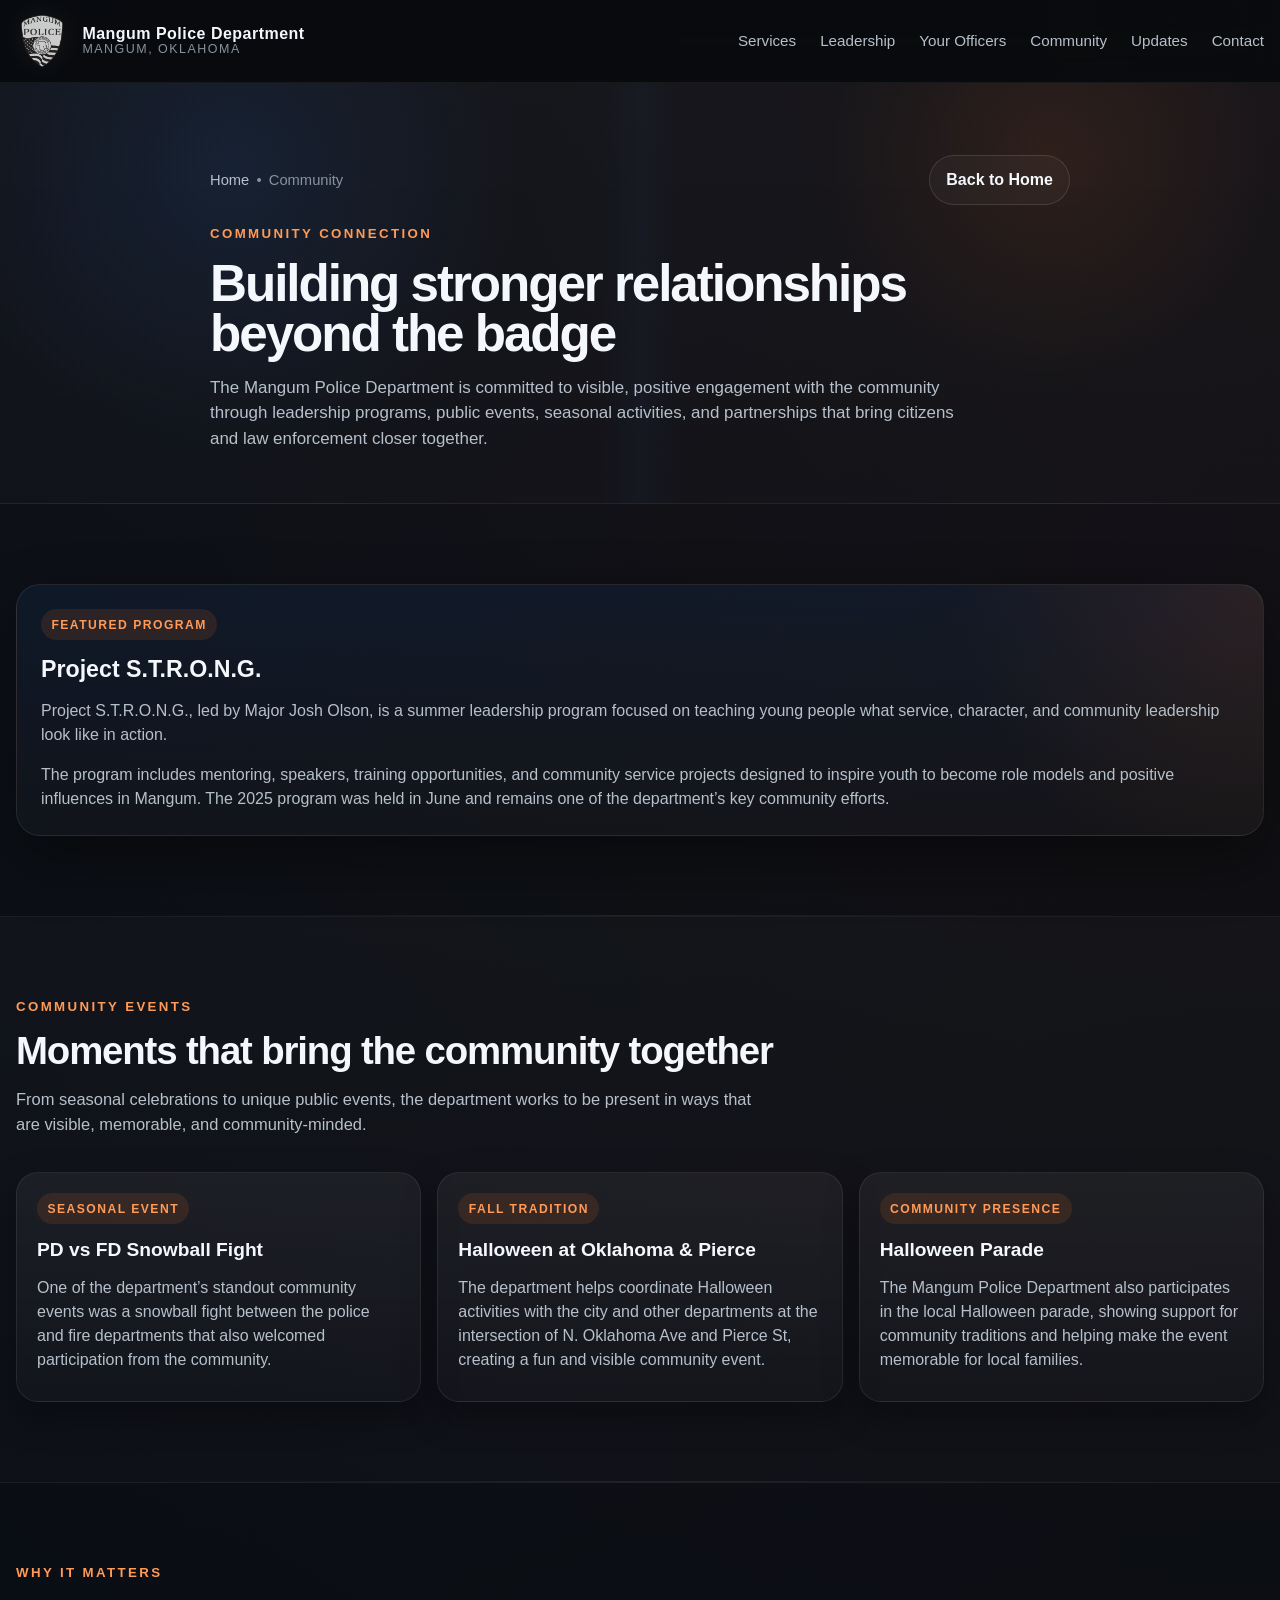
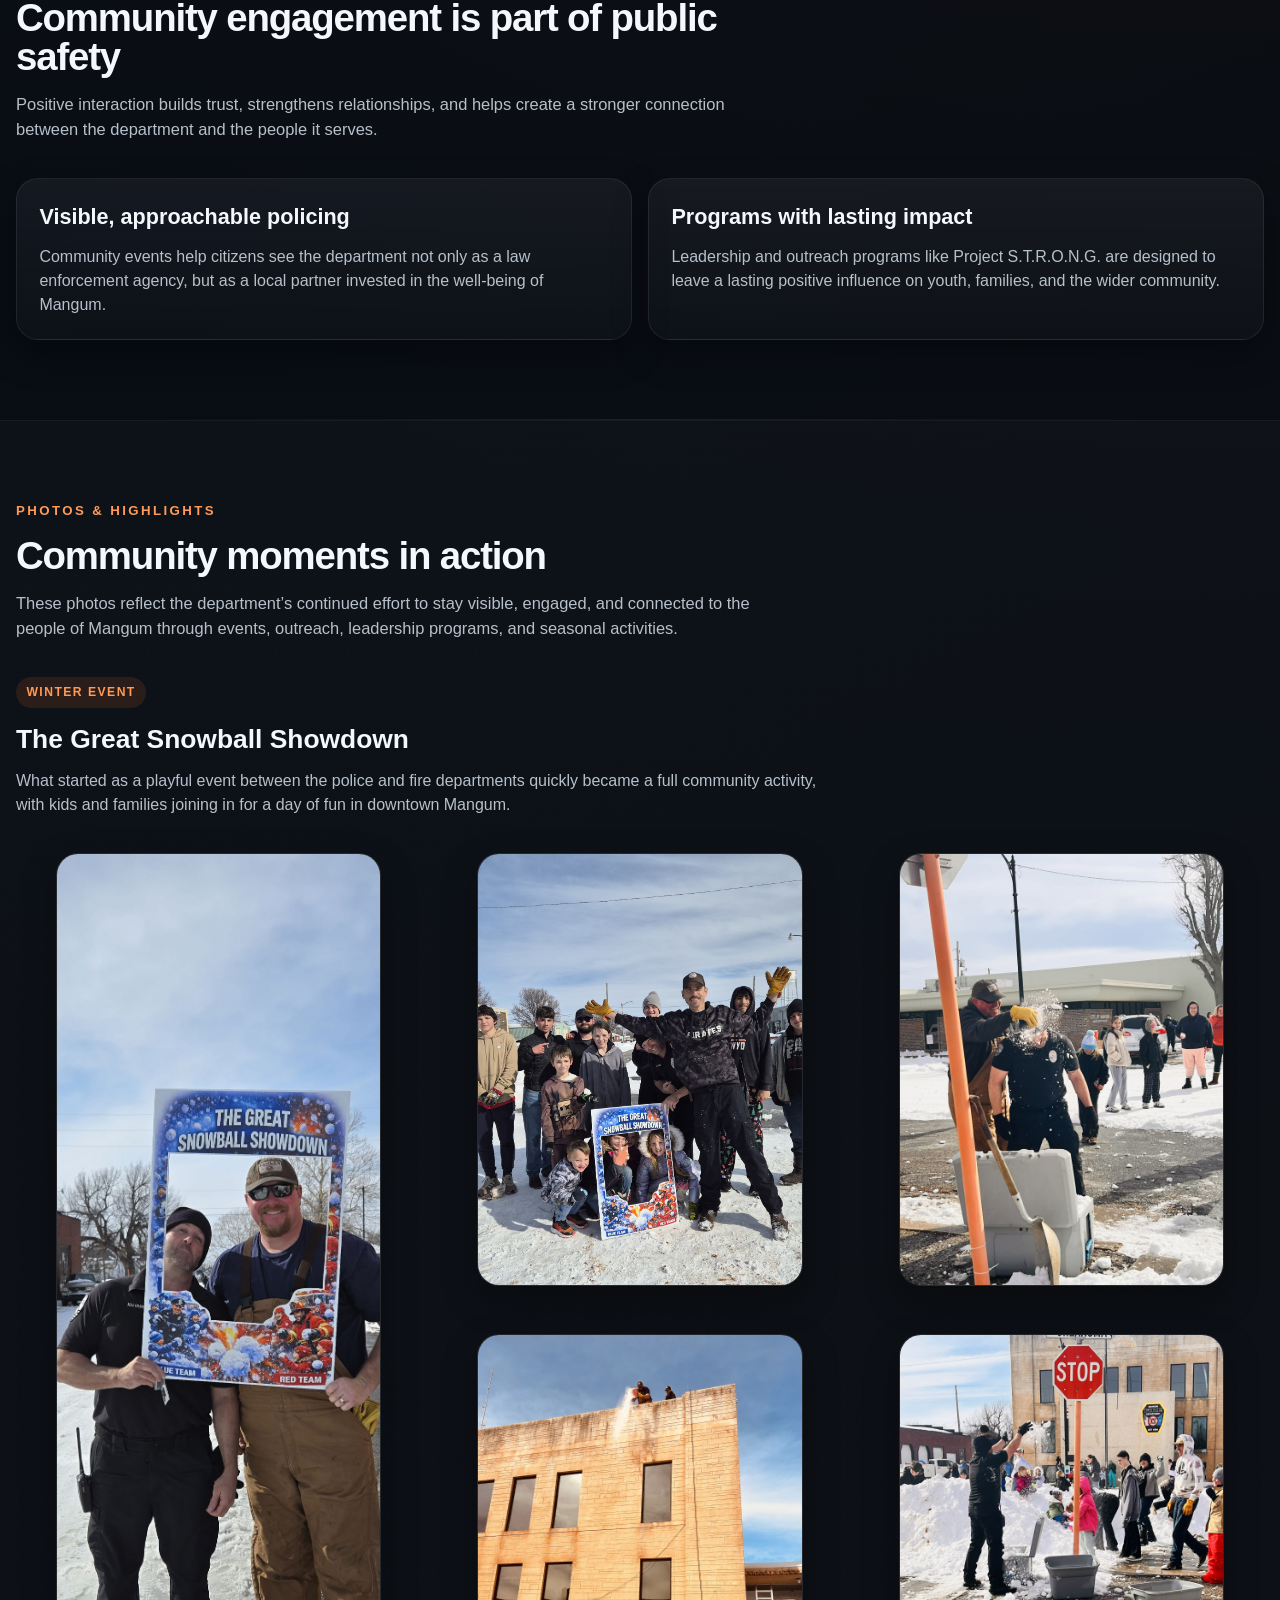
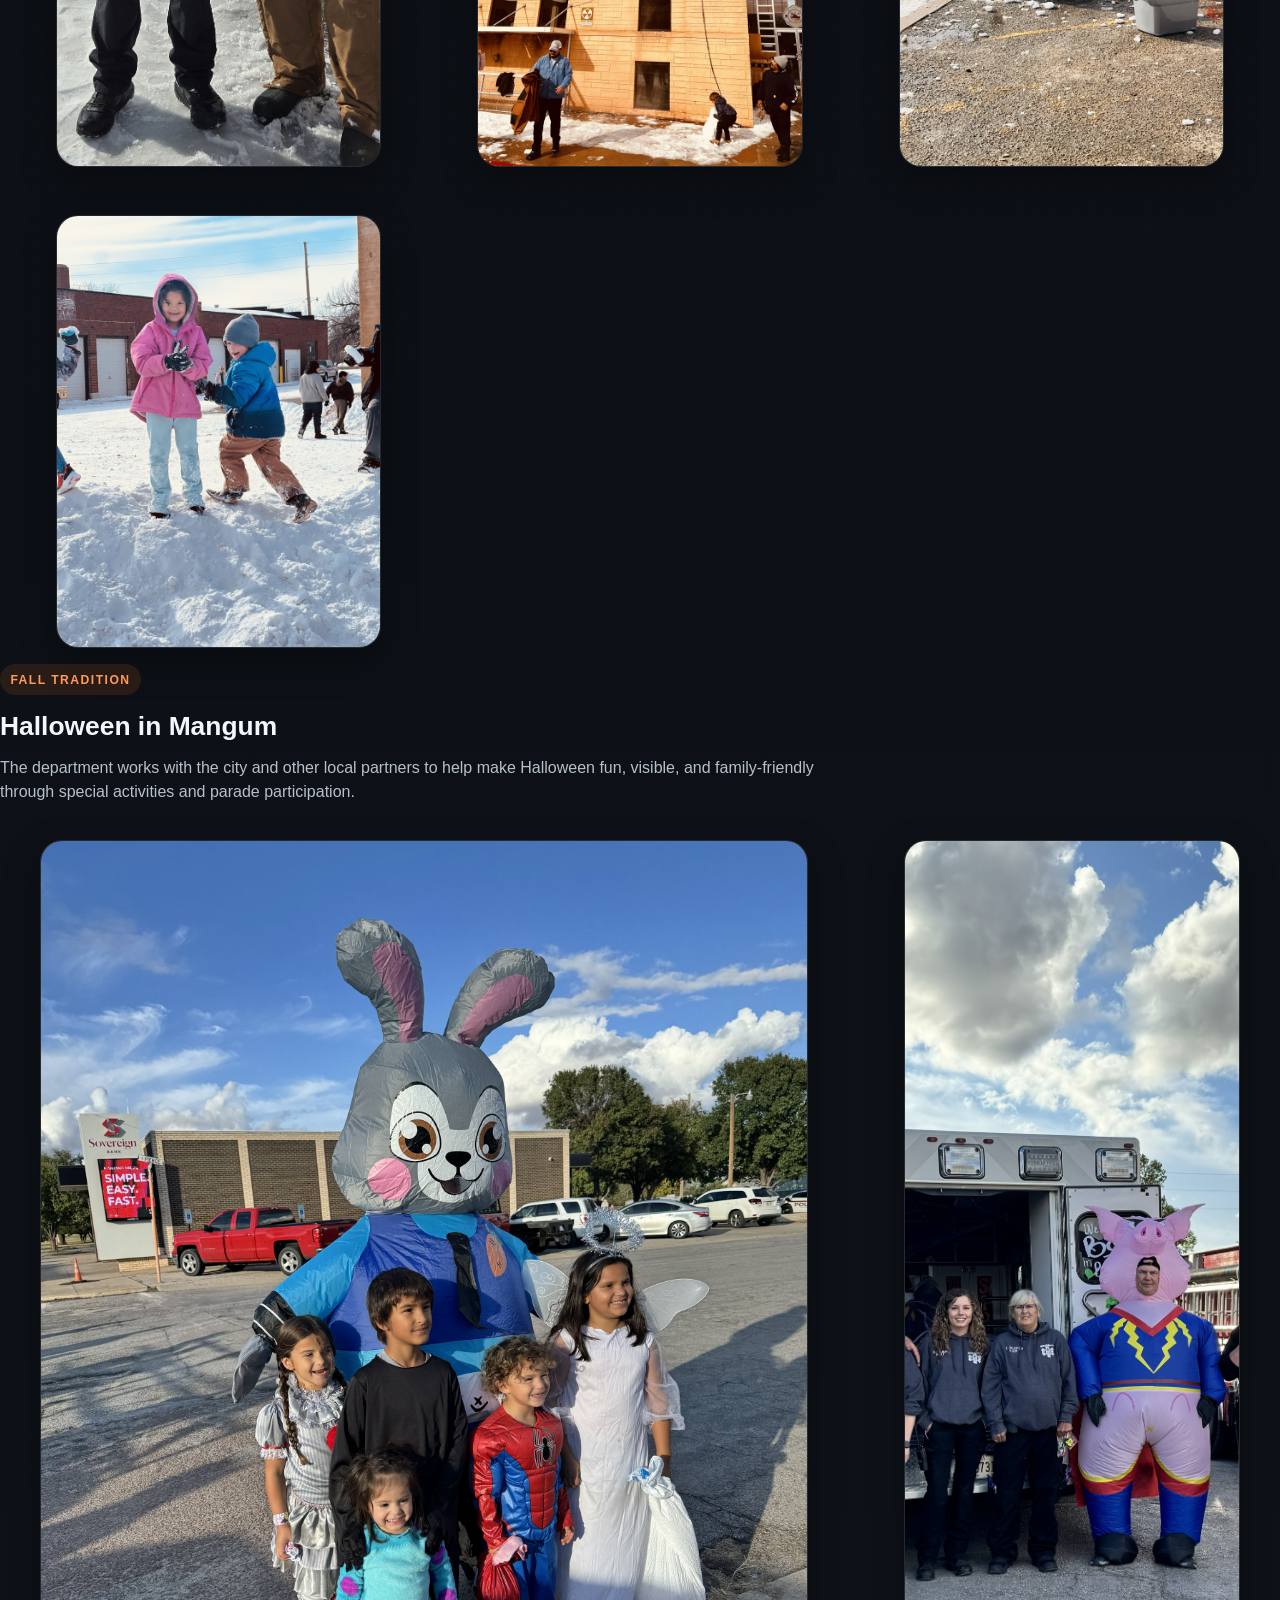
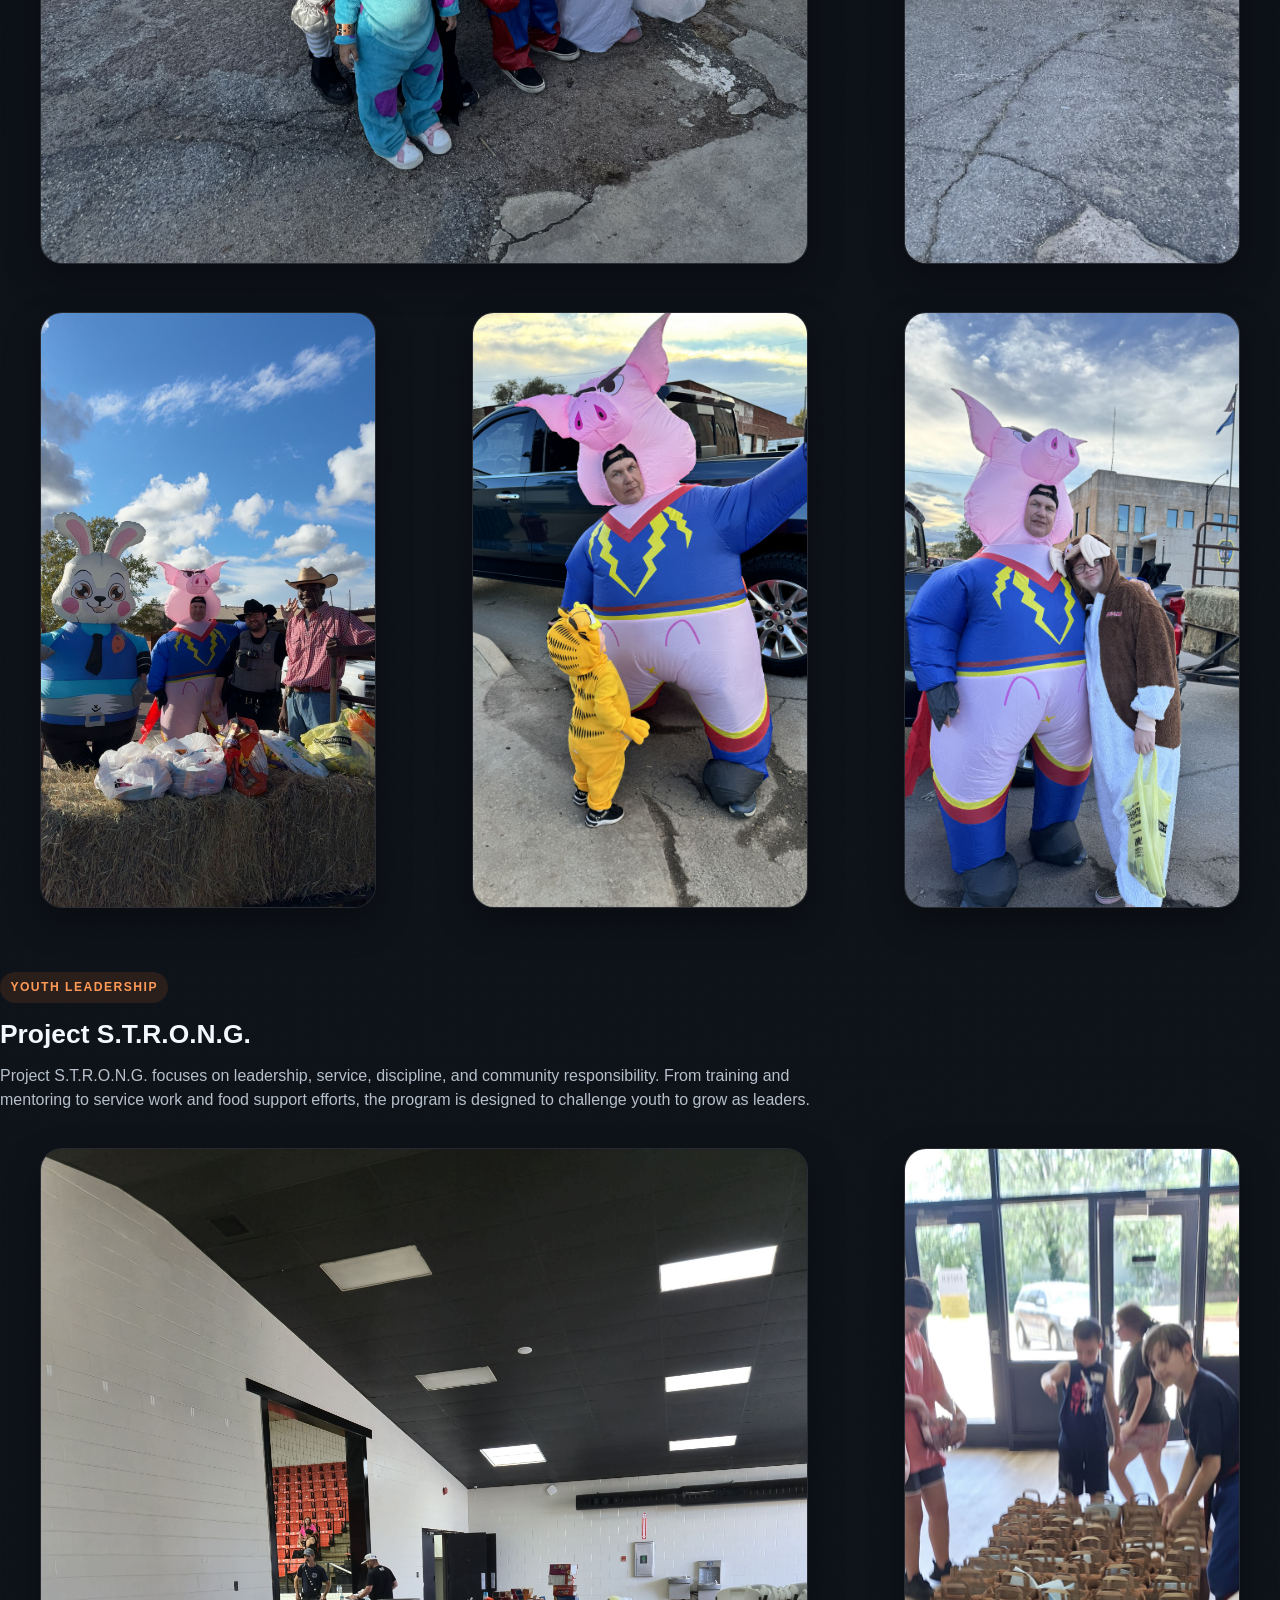
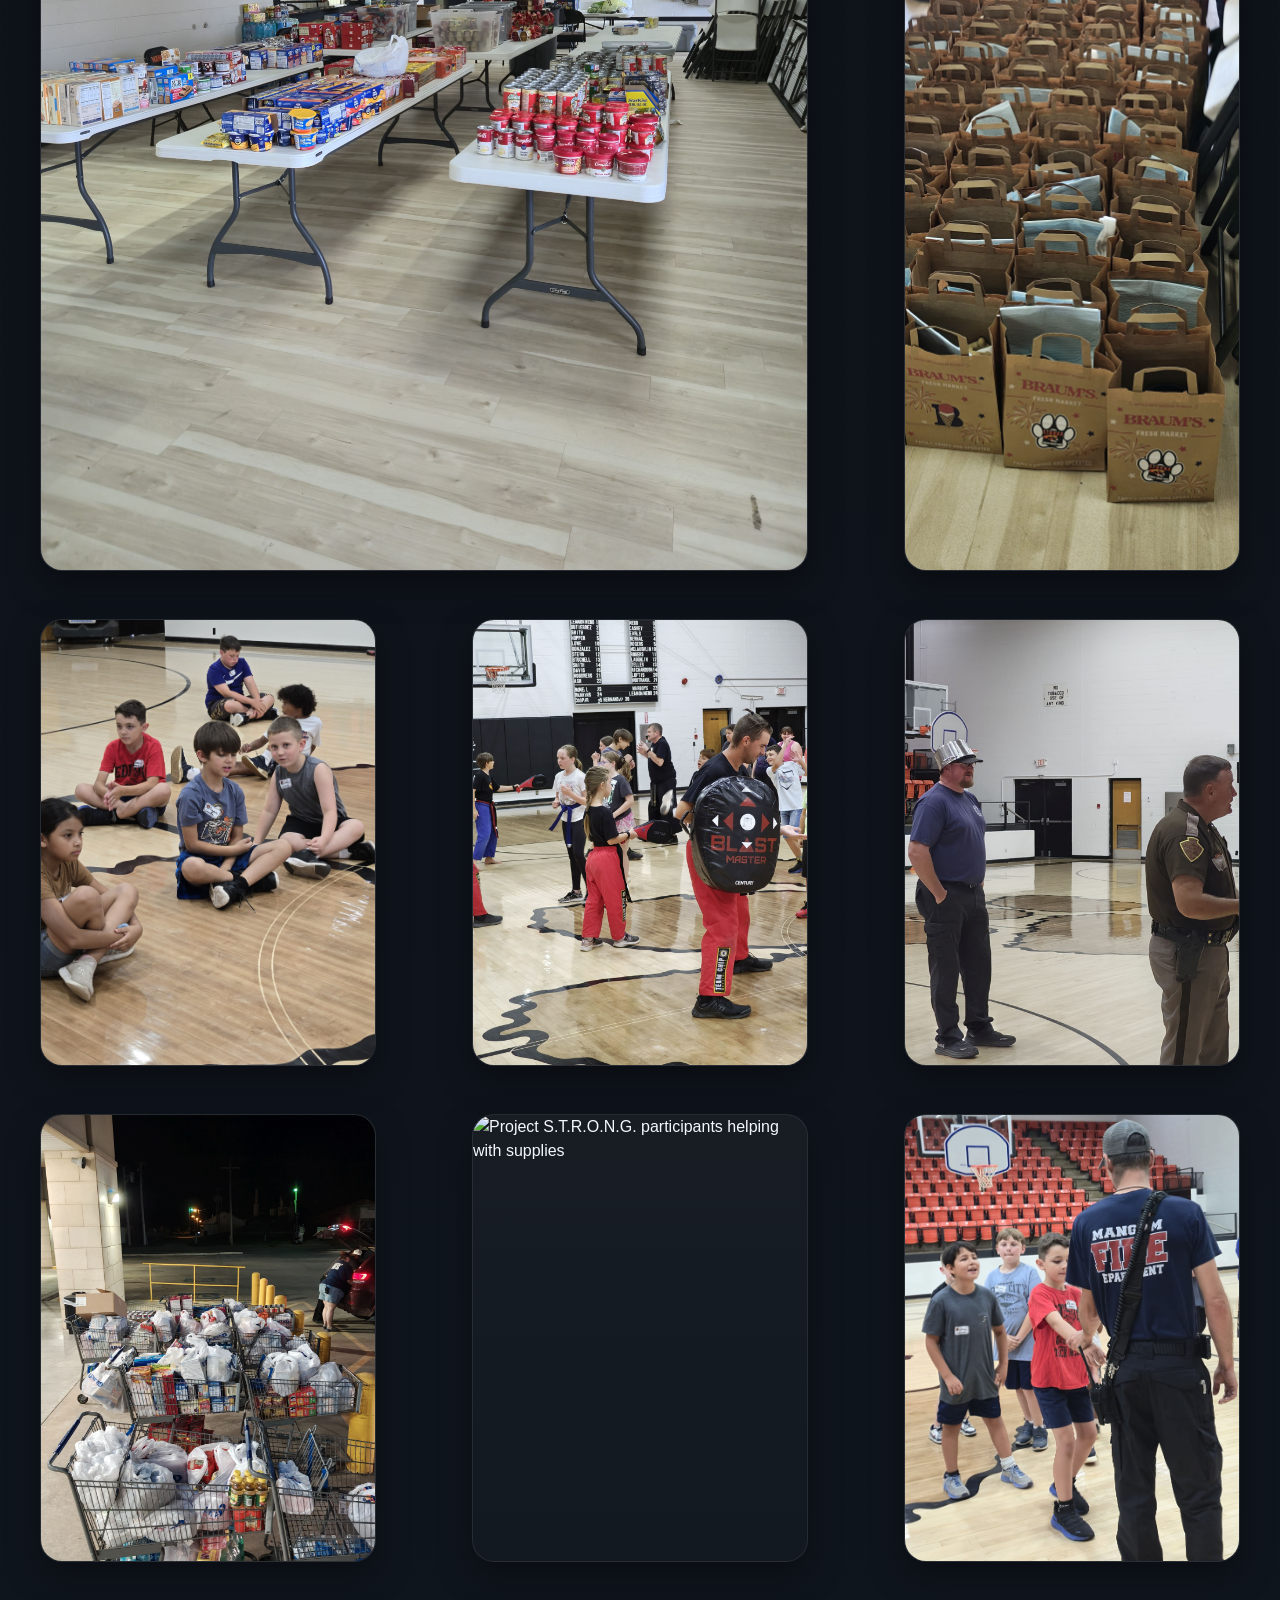
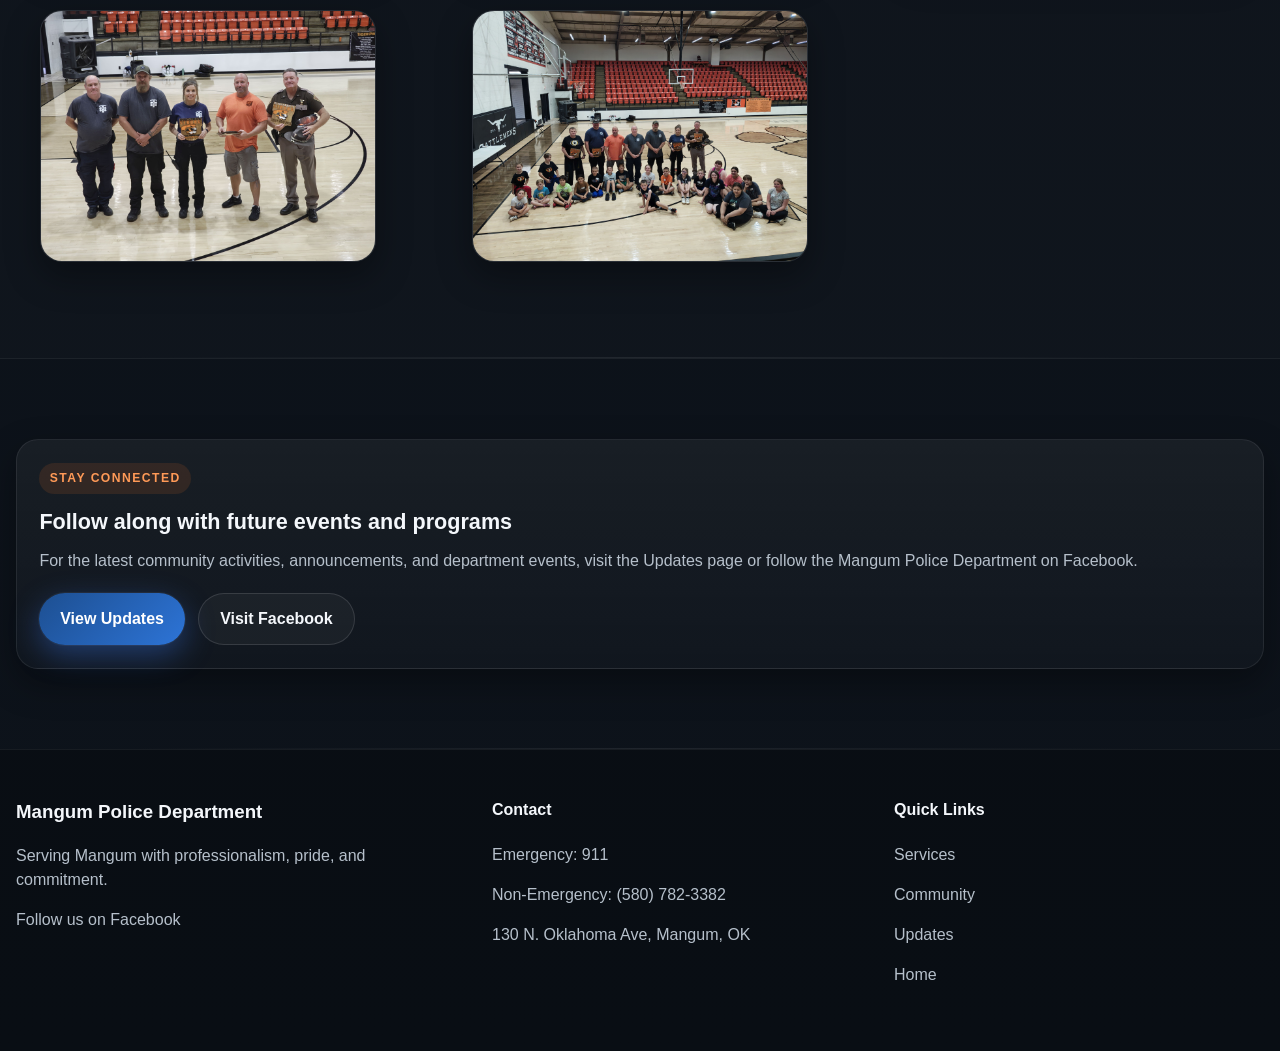
==== commit 9c8e8df2: "Update review site" ====
--- a/pages/community.html
+++ b/pages/community.html
@@ -11,6 +11,7 @@
 <body>
   <header class="site-header">
     <div class="container nav-wrap">
+
       <a href="../index.html" class="brand">
         <img src="../assets/patch.png" alt="Mangum Police Patch" class="brand-patch" />
         <div class="brand-text">
@@ -19,14 +20,21 @@
         </div>
       </a>
 
-      <nav class="main-nav">
-        <a href="pages/services.html">Services</a>
-        <a href="pages/records.html">Records</a>
-        <a href="pages/officers.html">Your Officers</a>
-        <a href="pages/community.html">Community</a>
-        <a href="pages/updates.html">Updates</a>
-        <a href="index.html#contact">Contact</a>
+      <!-- MOBILE BUTTON -->
+      <button class="nav-toggle" id="navToggle">
+        ☰
+      </button>
+
+      <!-- NAV -->
+      <nav class="main-nav" id="mainNav">
+        <a href="services.html">Services</a>
+        <a href="../index.html#leadership">Leadership</a>
+        <a href="officers.html">Your Officers</a>
+        <a href="community.html">Community</a>
+        <a href="updates.html">Updates</a>
+        <a href="../index.html#contact">Contact</a>
       </nav>
+
     </div>
   </header>
 
@@ -345,5 +353,13 @@
       </div>
     </div>
   </footer>
+  <script>
+    const toggle = document.getElementById("navToggle");
+    const nav = document.getElementById("mainNav");
+
+    toggle.addEventListener("click", () => {
+      nav.classList.toggle("active");
+    });
+  </script>
 </body>
 </html>
--- a/css/base.css
+++ b/css/base.css
@@ -392,4 +392,48 @@
   .section {
     padding: 4rem 0;
   }
+}
+
+/* =========================================================
+   MOBILE - NAV TOGGLE
+   ========================================================= */
+.nav-toggle {
+  display: none;
+  font-size: 1.6rem;
+  background: none;
+  border: none;
+  color: var(--text-main);
+  cursor: pointer;
+}
+
+/* MOBILE STYLES */
+@media (max-width: 900px) {
+
+  .nav-toggle {
+    display: block;
+  }
+
+  .main-nav {
+    position: absolute;
+    top: 70px;
+    right: 20px;
+    background: #0f172a;
+    border: 1px solid var(--line);
+    border-radius: 14px;
+    padding: 1rem;
+    display: none;
+    flex-direction: column;
+    gap: 0.6rem;
+    box-shadow: var(--shadow-lg);
+    z-index: 999;
+  }
+
+  .main-nav a {
+    display: block;
+    padding: 0.4rem 0;
+  }
+
+  .main-nav.active {
+    display: flex;
+  }
 }
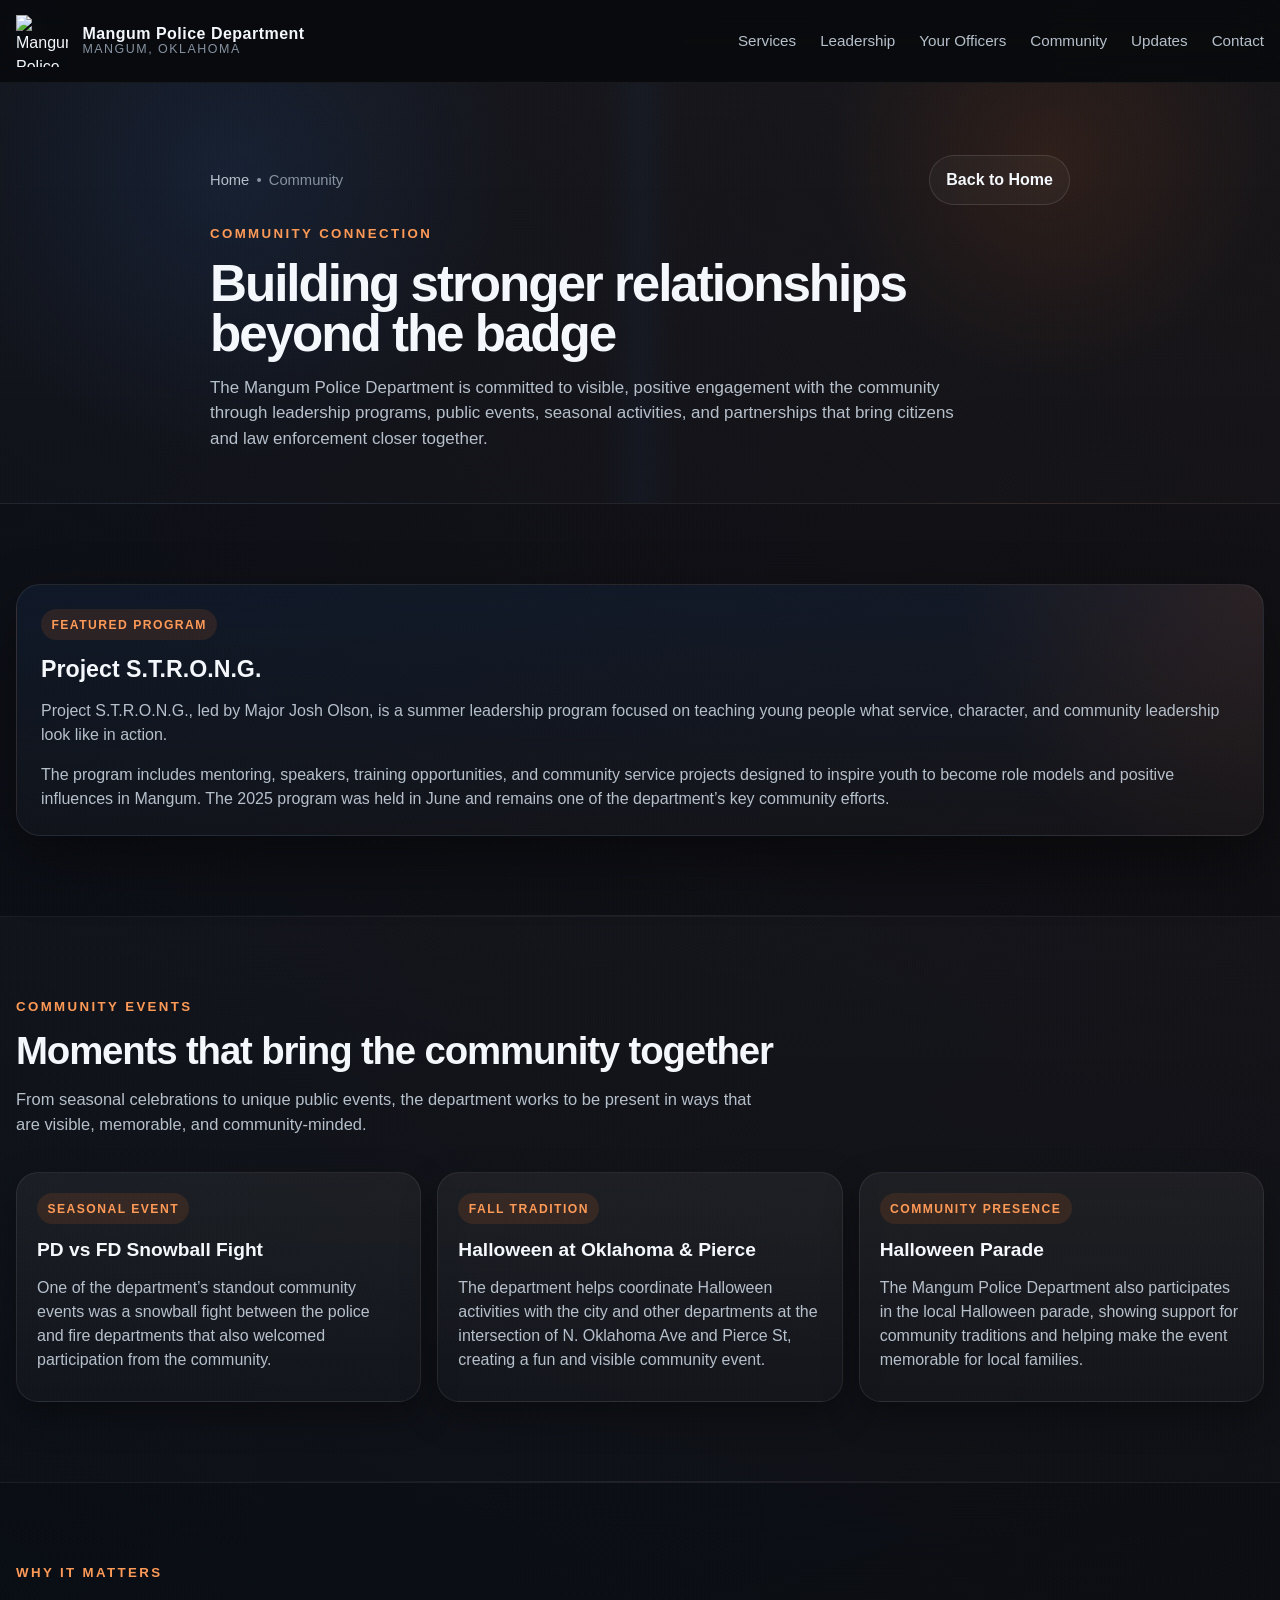
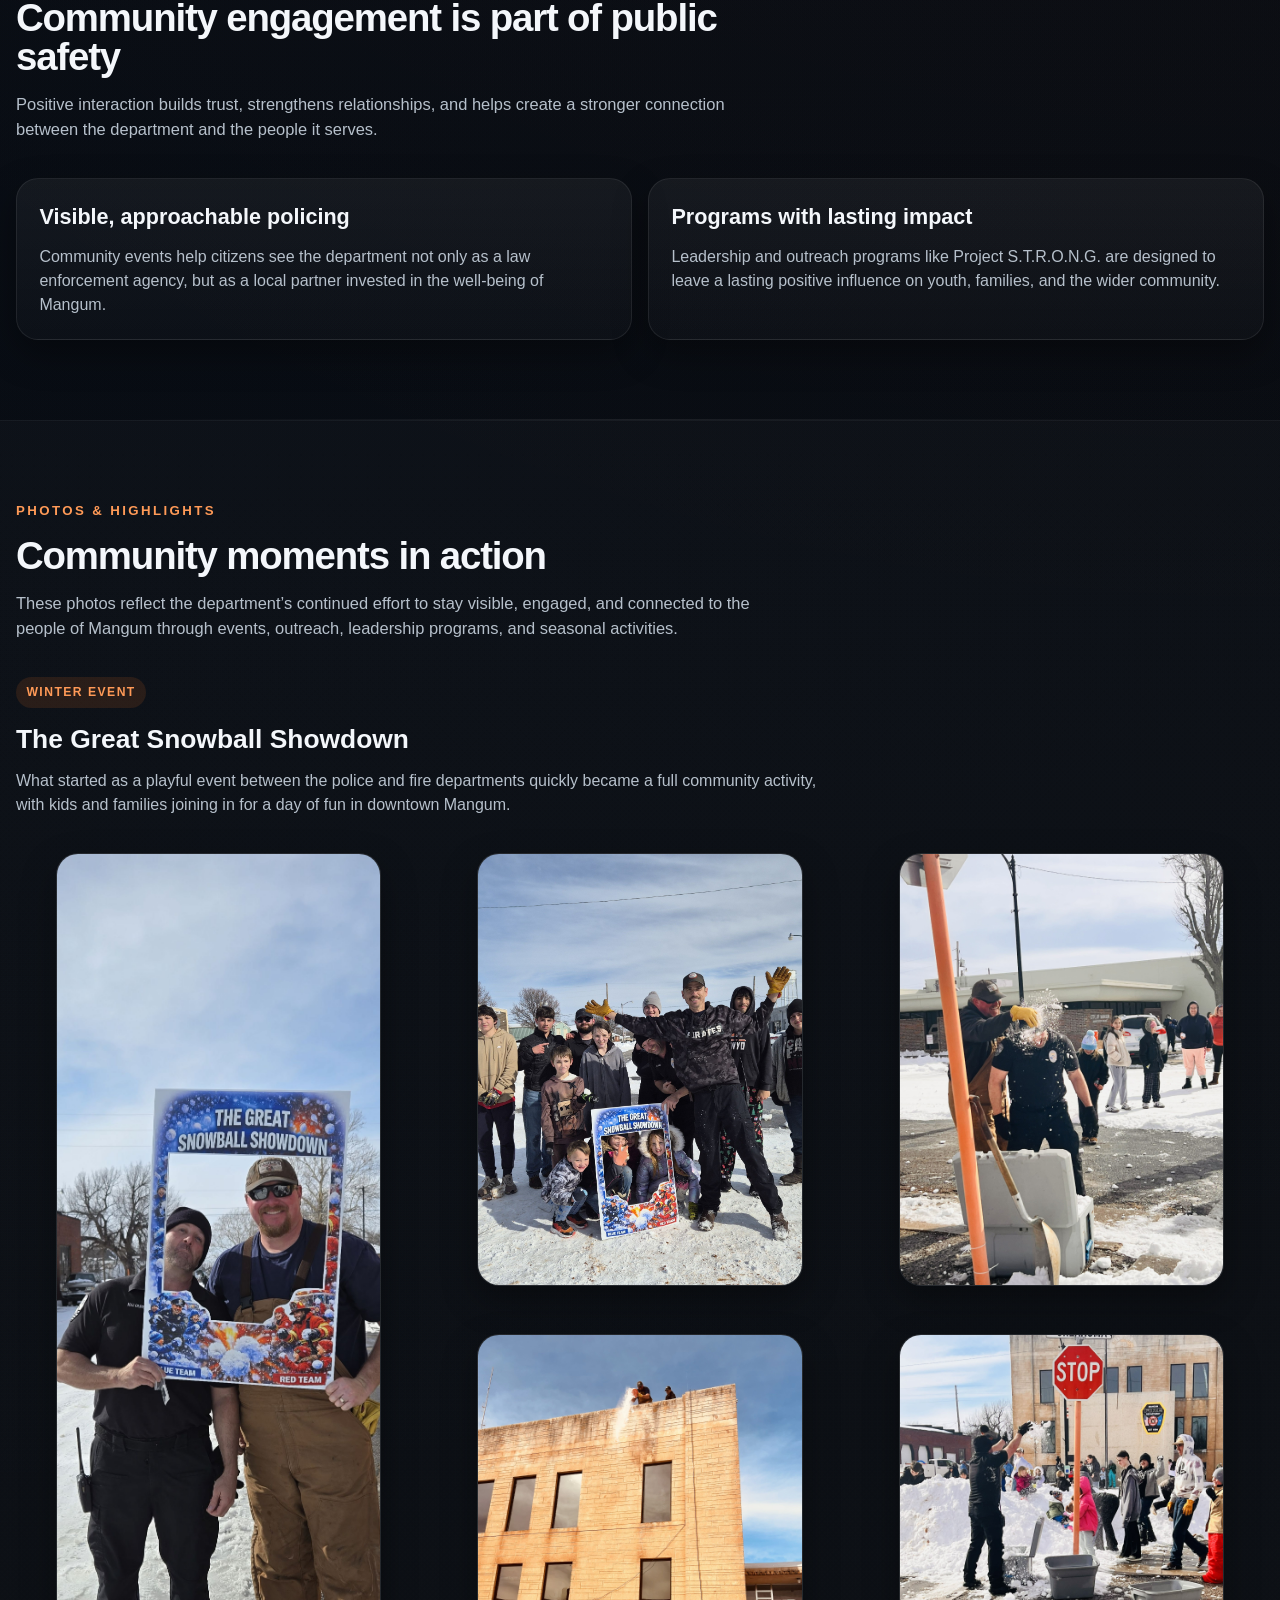
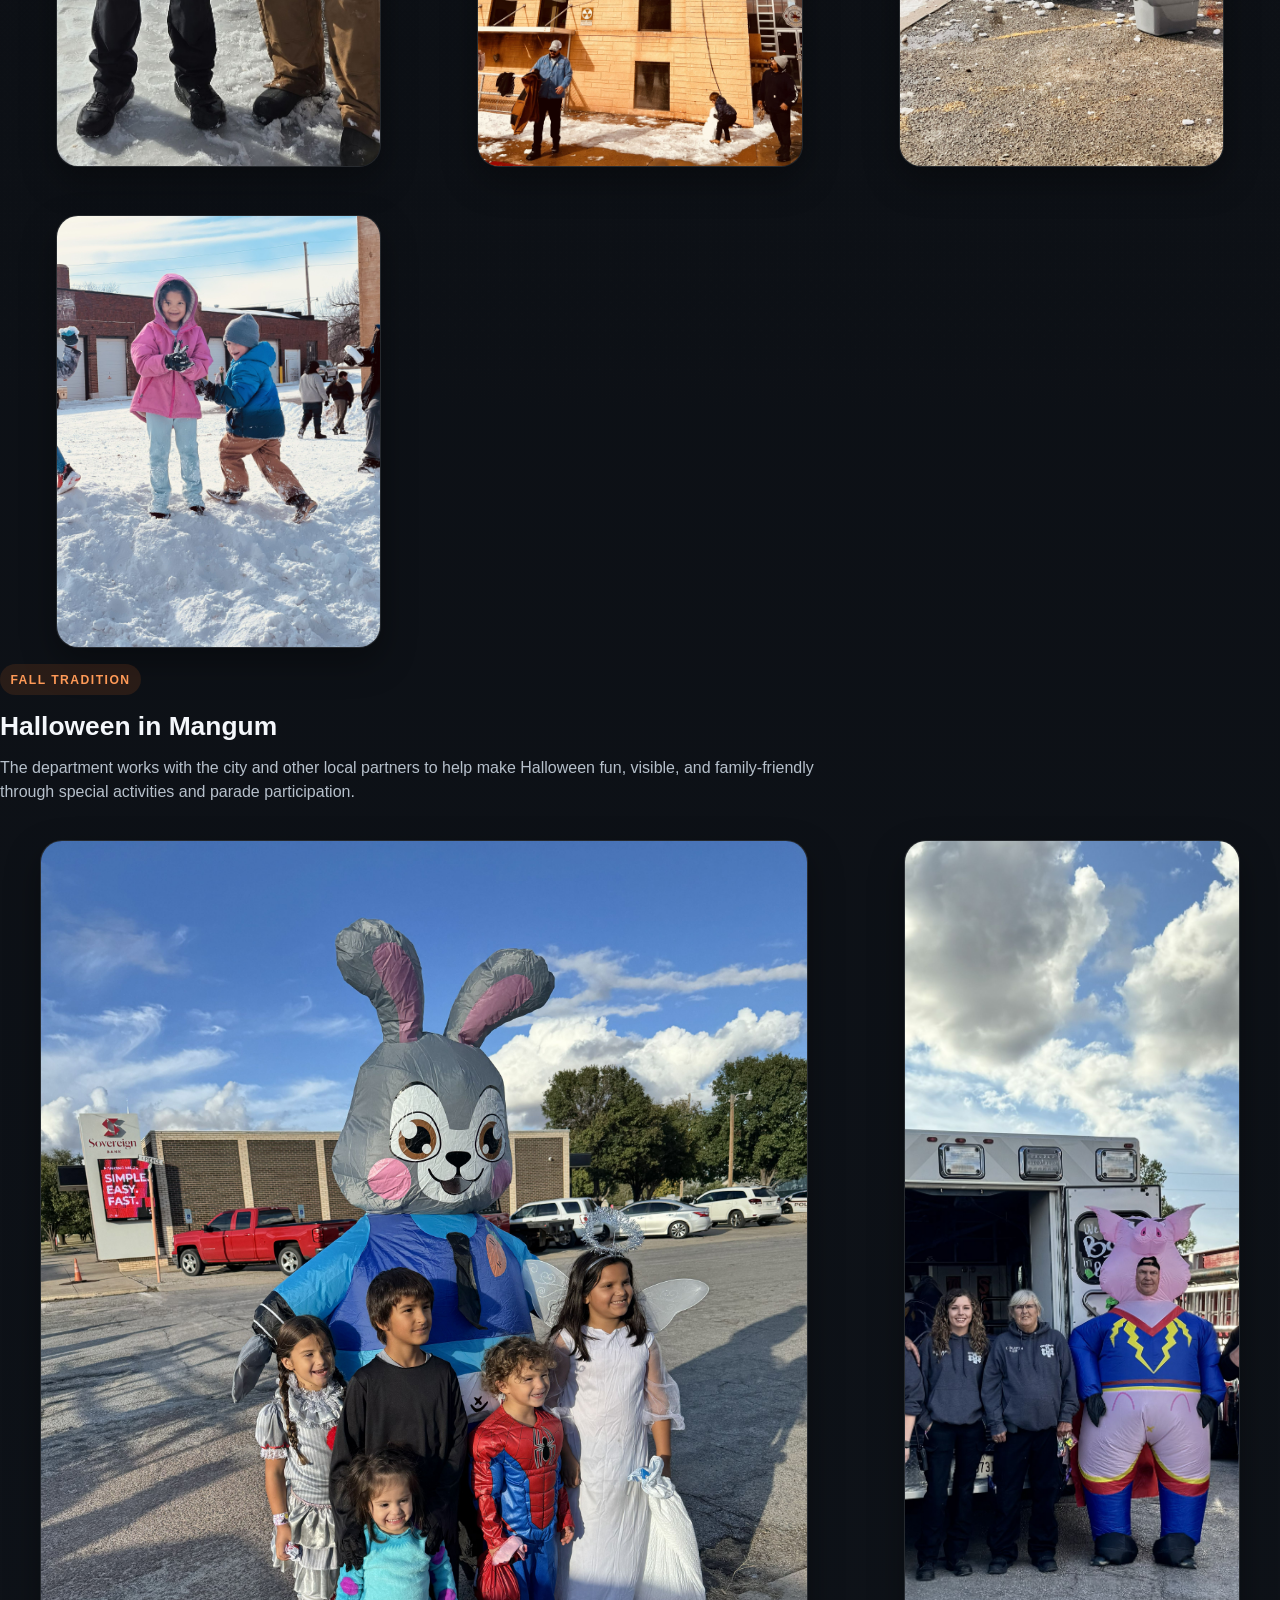
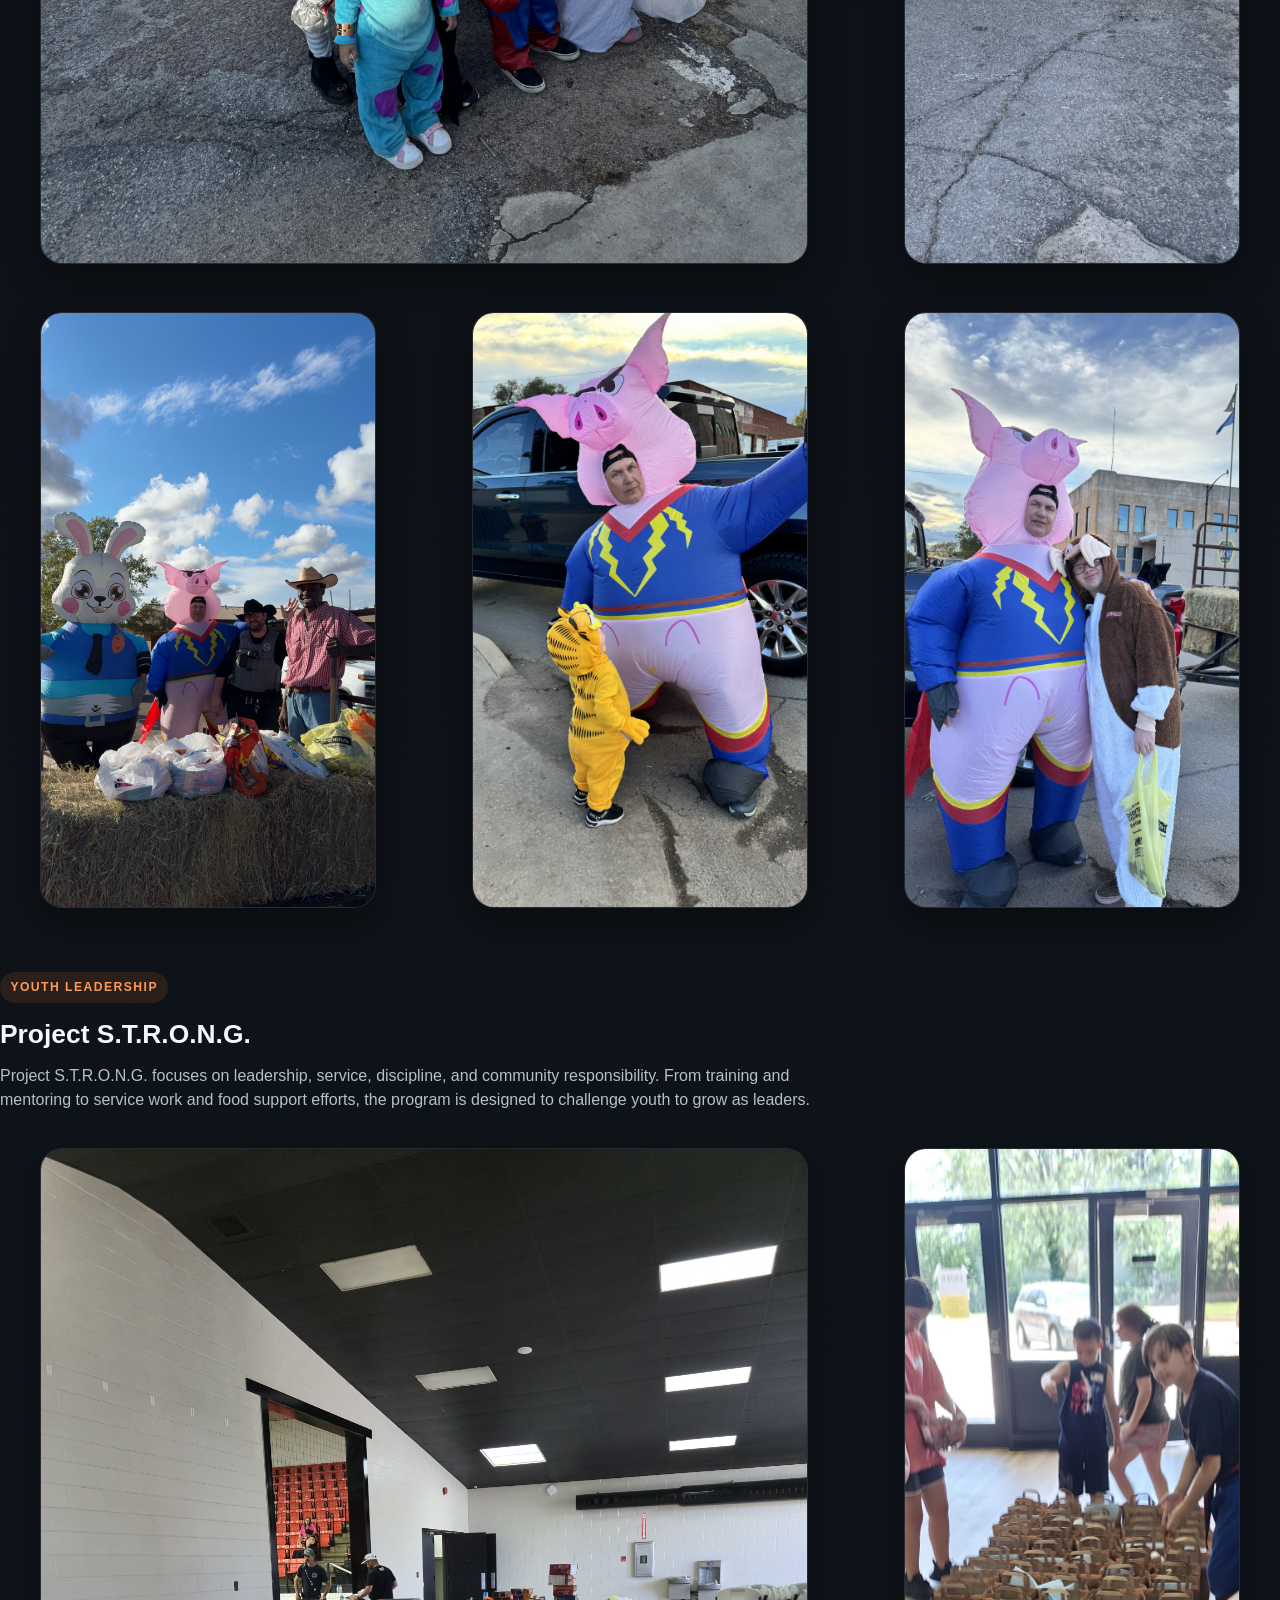
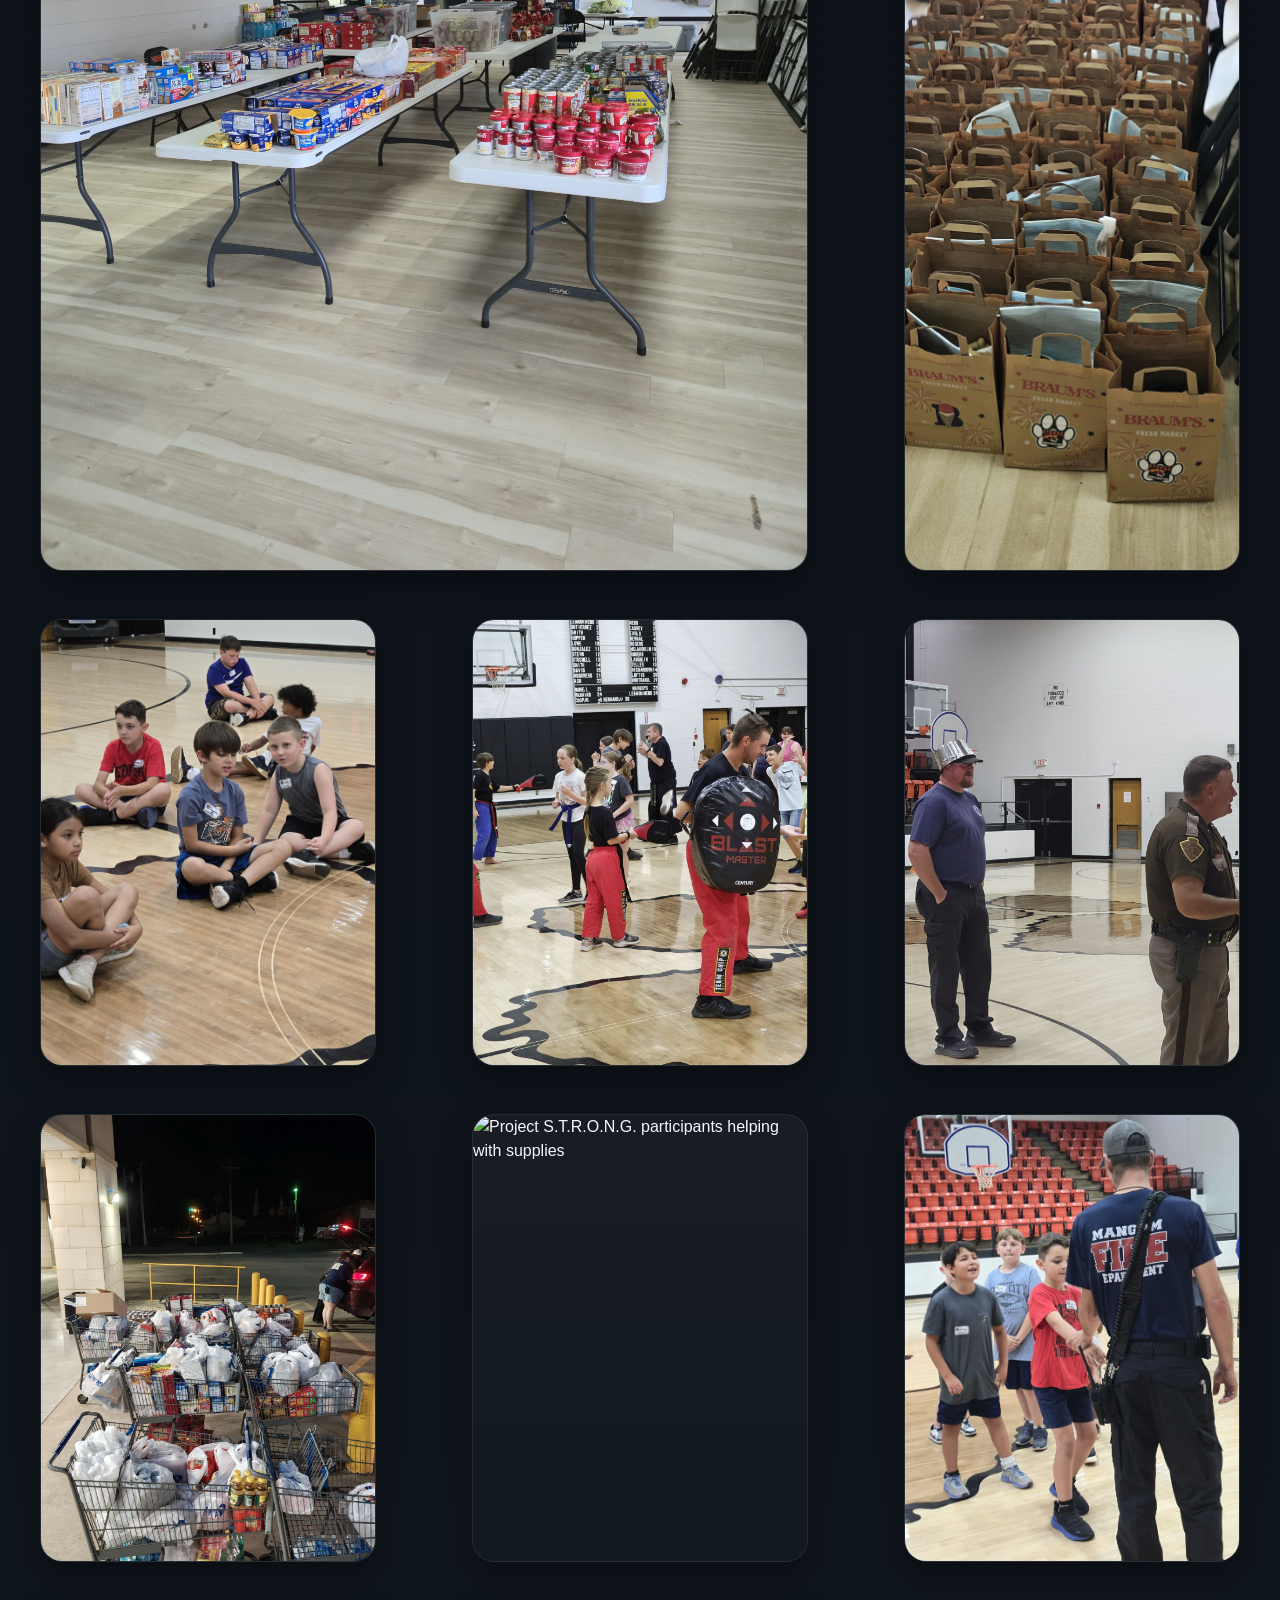
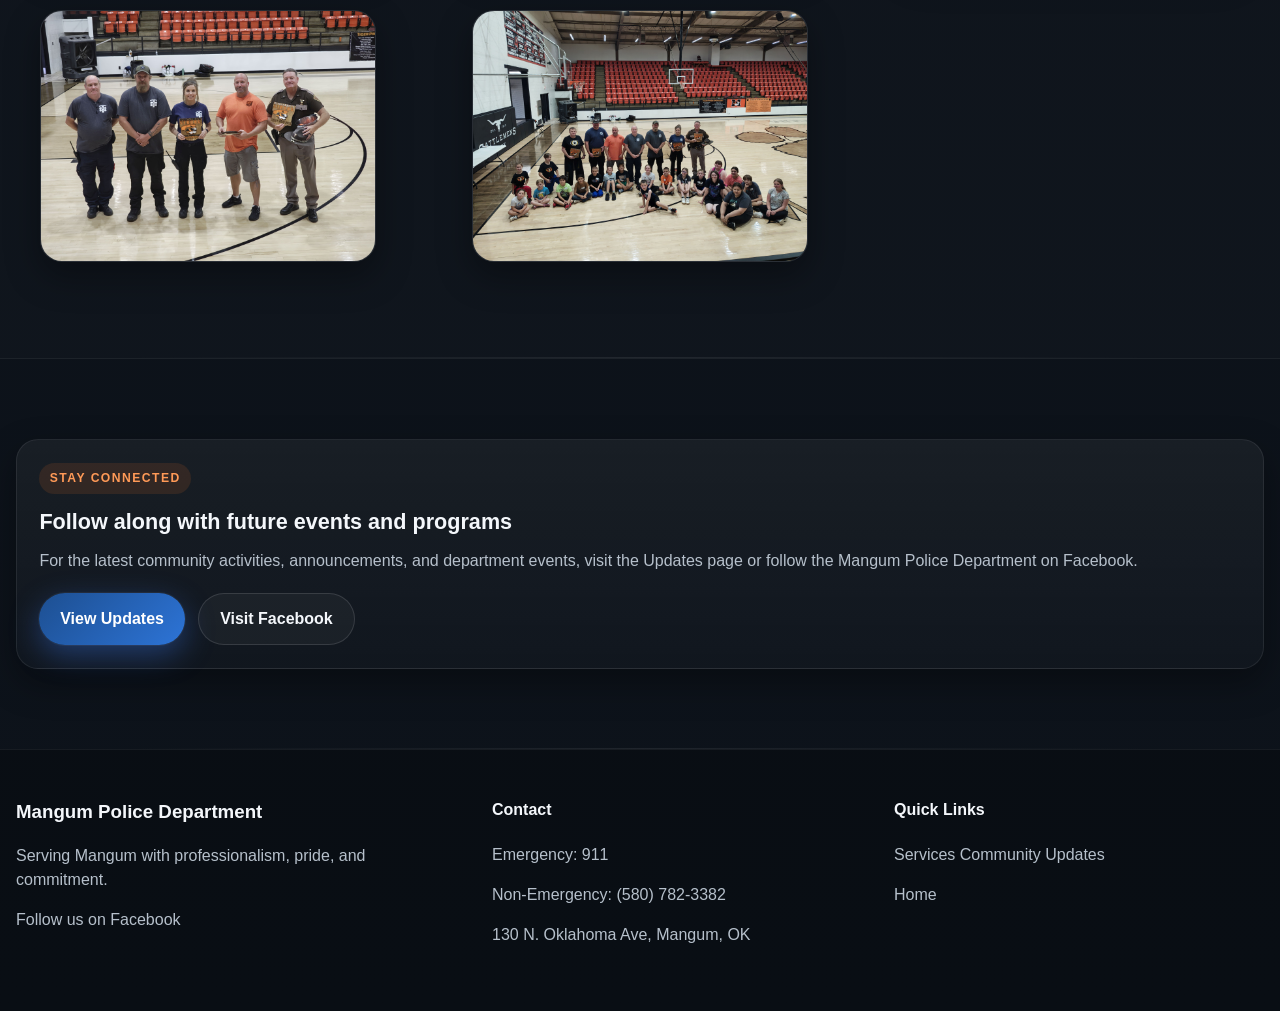
==== commit 7e0c6013: "Update review site" ====
--- a/pages/community.html
+++ b/pages/community.html
@@ -12,27 +12,23 @@
   <header class="site-header">
     <div class="container nav-wrap">
 
-      <a href="../index.html" class="brand">
-        <img src="../assets/patch.png" alt="Mangum Police Patch" class="brand-patch" />
+      <a href="/mangum-pd-preview/index.html" class="brand">
+        <img src="/mangum-pd-preview/assets/patch.png" alt="Mangum Police Patch" class="brand-patch" />
         <div class="brand-text">
           <span class="brand-top">Mangum Police Department</span>
           <span class="brand-bottom">Mangum, Oklahoma</span>
         </div>
       </a>
 
-      <!-- MOBILE BUTTON -->
-      <button class="nav-toggle" id="navToggle">
-        ☰
-      </button>
-
-      <!-- NAV -->
+      <button class="nav-toggle" id="navToggle" aria-label="Open navigation menu">☰</button>
+
       <nav class="main-nav" id="mainNav">
-        <a href="services.html">Services</a>
-        <a href="../index.html#leadership">Leadership</a>
-        <a href="officers.html">Your Officers</a>
-        <a href="community.html">Community</a>
-        <a href="updates.html">Updates</a>
-        <a href="../index.html#contact">Contact</a>
+        <a href="/mangum-pd-preview/pages/services.html">Services</a>
+        <a href="/mangum-pd-preview/index.html#leadership">Leadership</a>
+        <a href="/mangum-pd-preview/pages/officers.html">Your Officers</a>
+        <a href="/mangum-pd-preview/pages/community.html">Community</a>
+        <a href="/mangum-pd-preview/pages/updates.html">Updates</a>
+        <a href="/mangum-pd-preview/index.html#contact">Contact</a>
       </nav>
 
     </div>
@@ -346,10 +342,10 @@
 
       <div>
         <h4>Quick Links</h4>
-        <p><a href="services.html">Services</a></p>
-        <p><a href="community.html">Community</a></p>
-        <p><a href="updates.html">Updates</a></p>
-        <p><a href="../index.html">Home</a></p>
+        <a href="/mangum-pd-preview/pages/services.html">Services</a>
+        <a href="/mangum-pd-preview/pages/community.html">Community</a>
+        <a href="/mangum-pd-preview/pages/updates.html">Updates</a>
+        <p><a href="/mangum-pd-preview/index.html">Home</a></p>
       </div>
     </div>
   </footer>
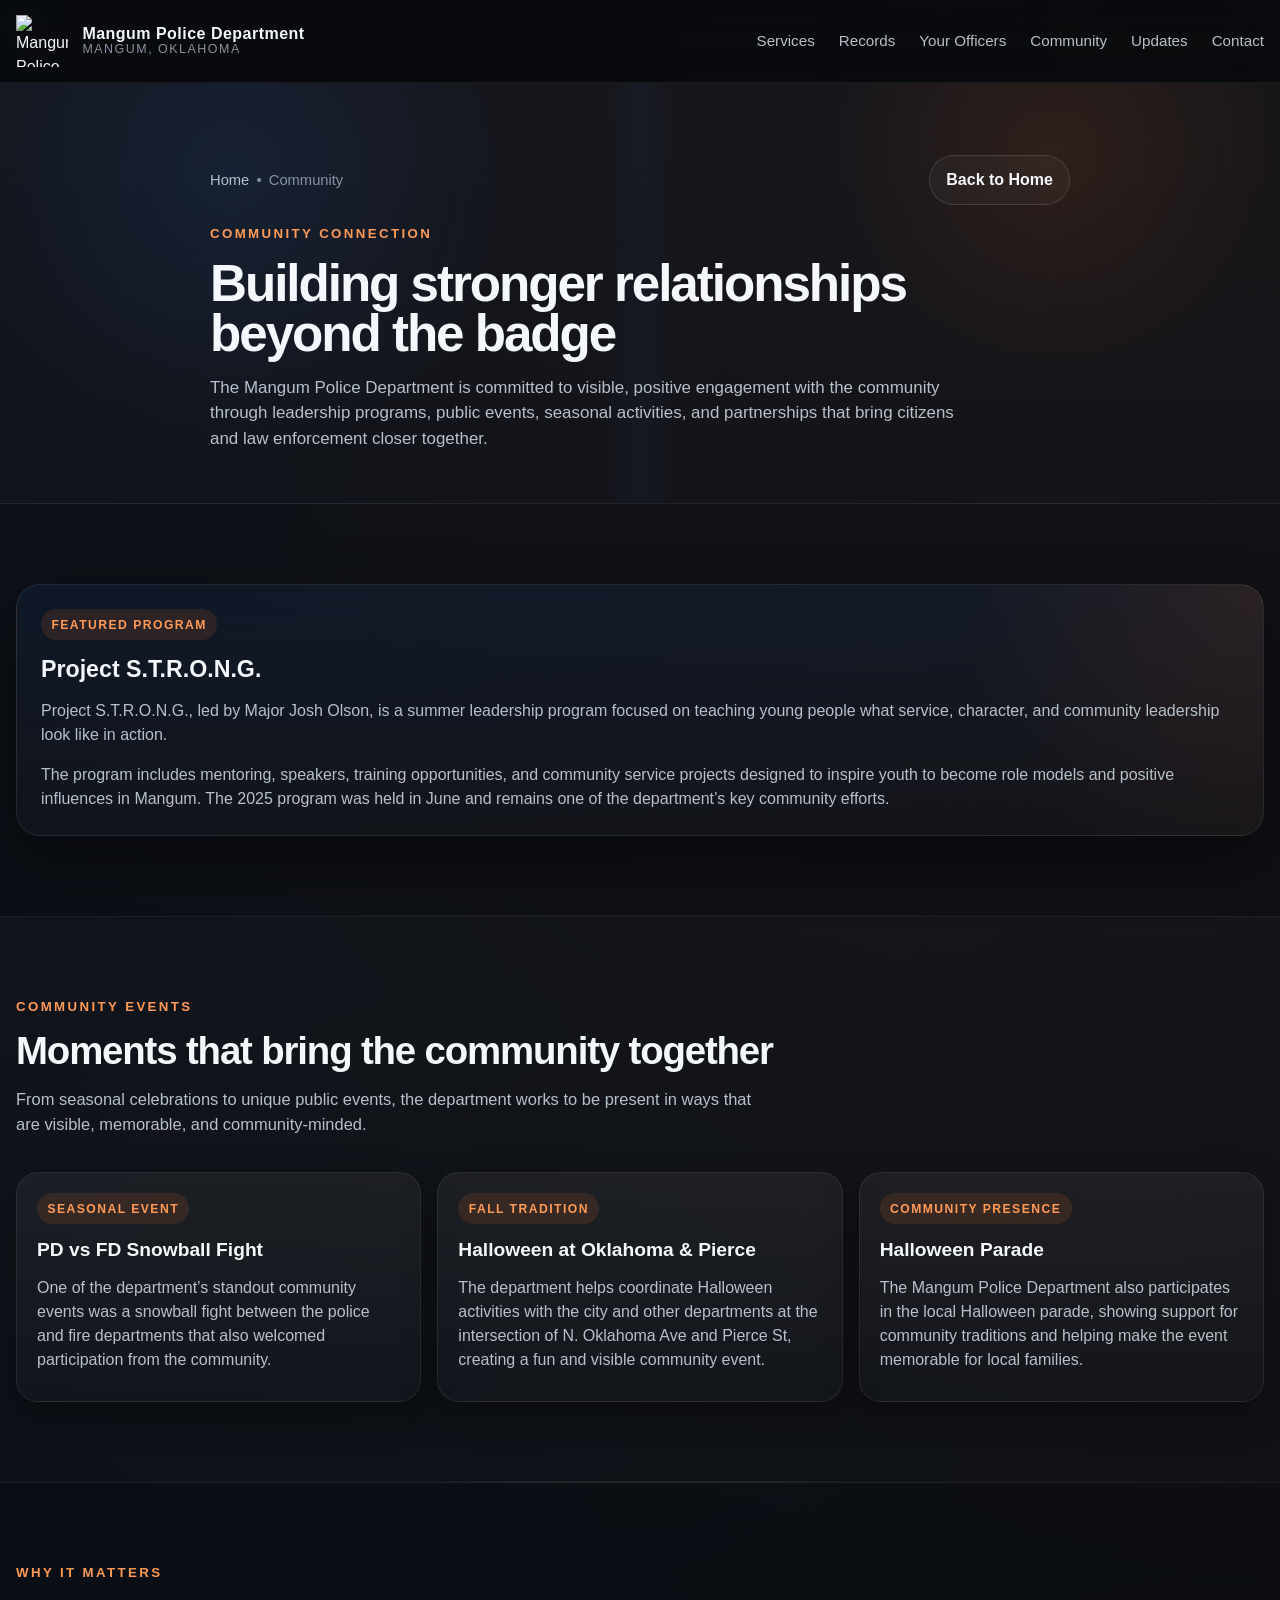
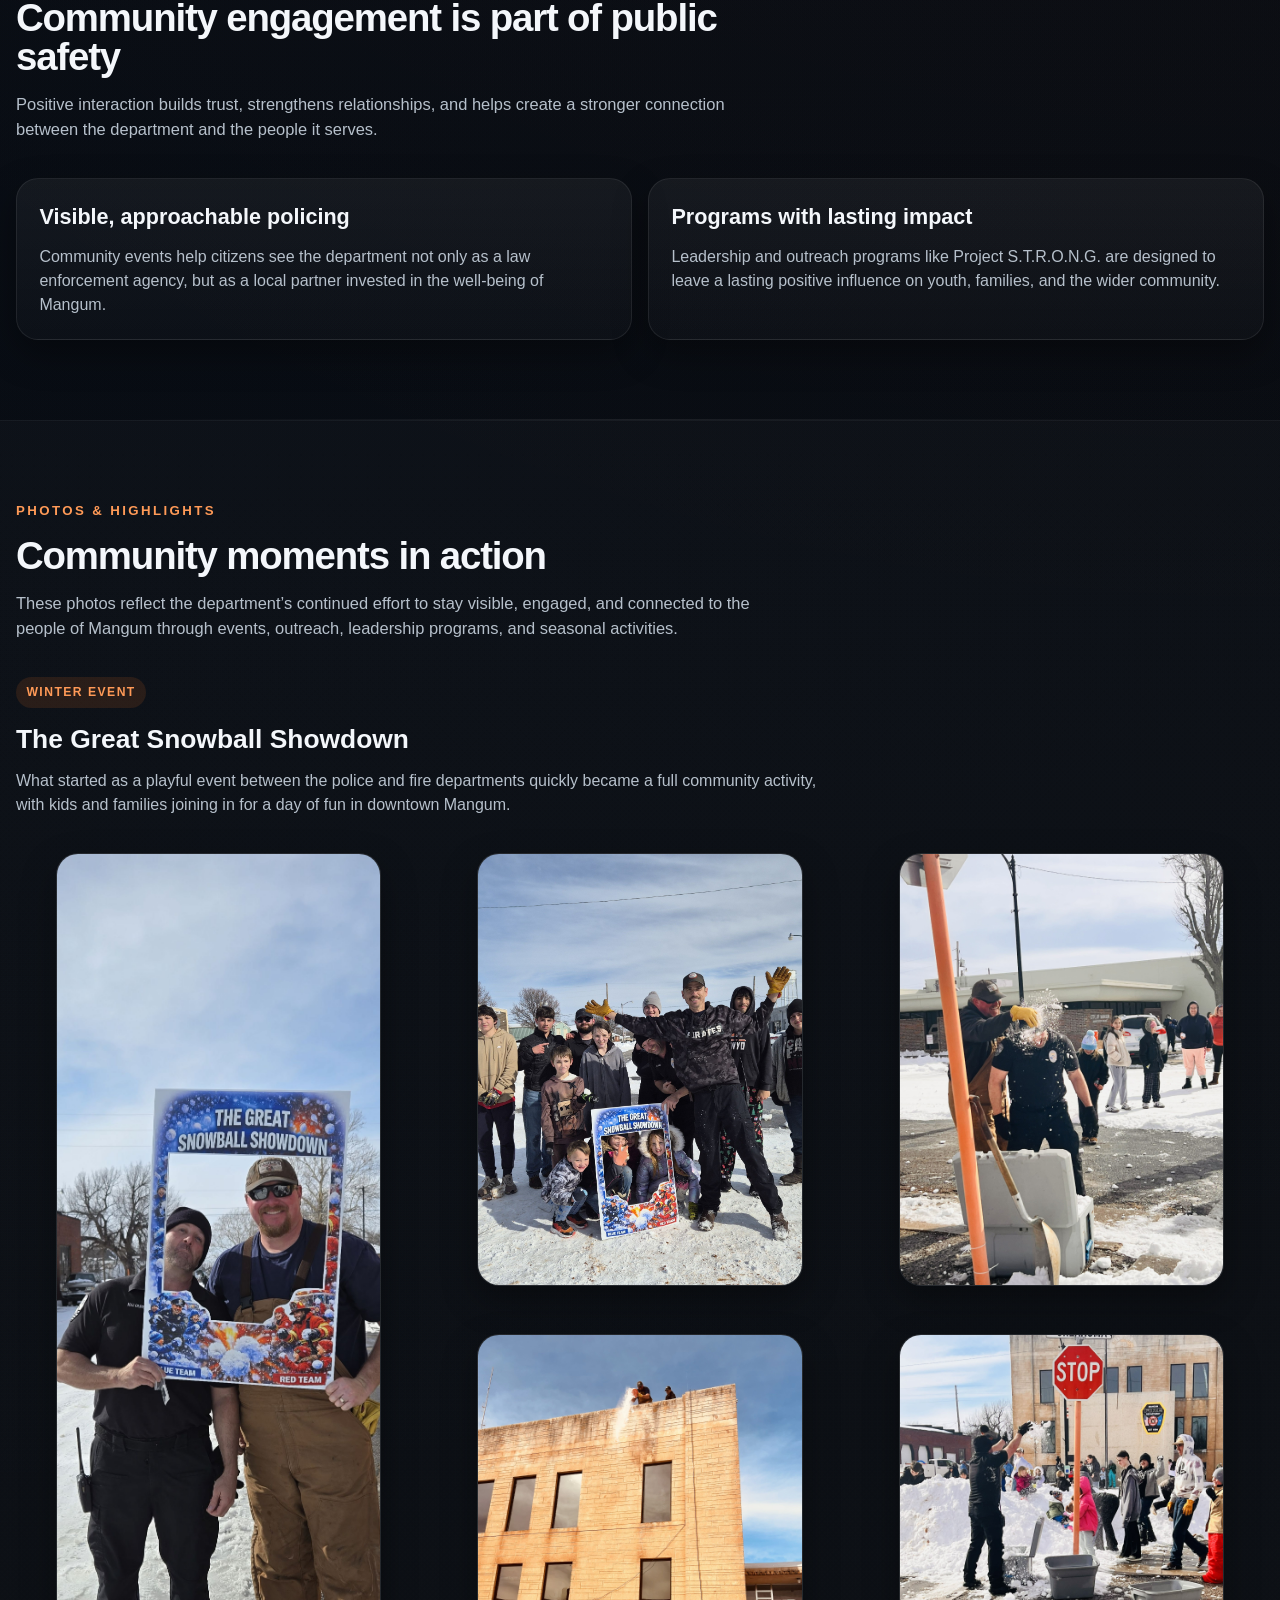
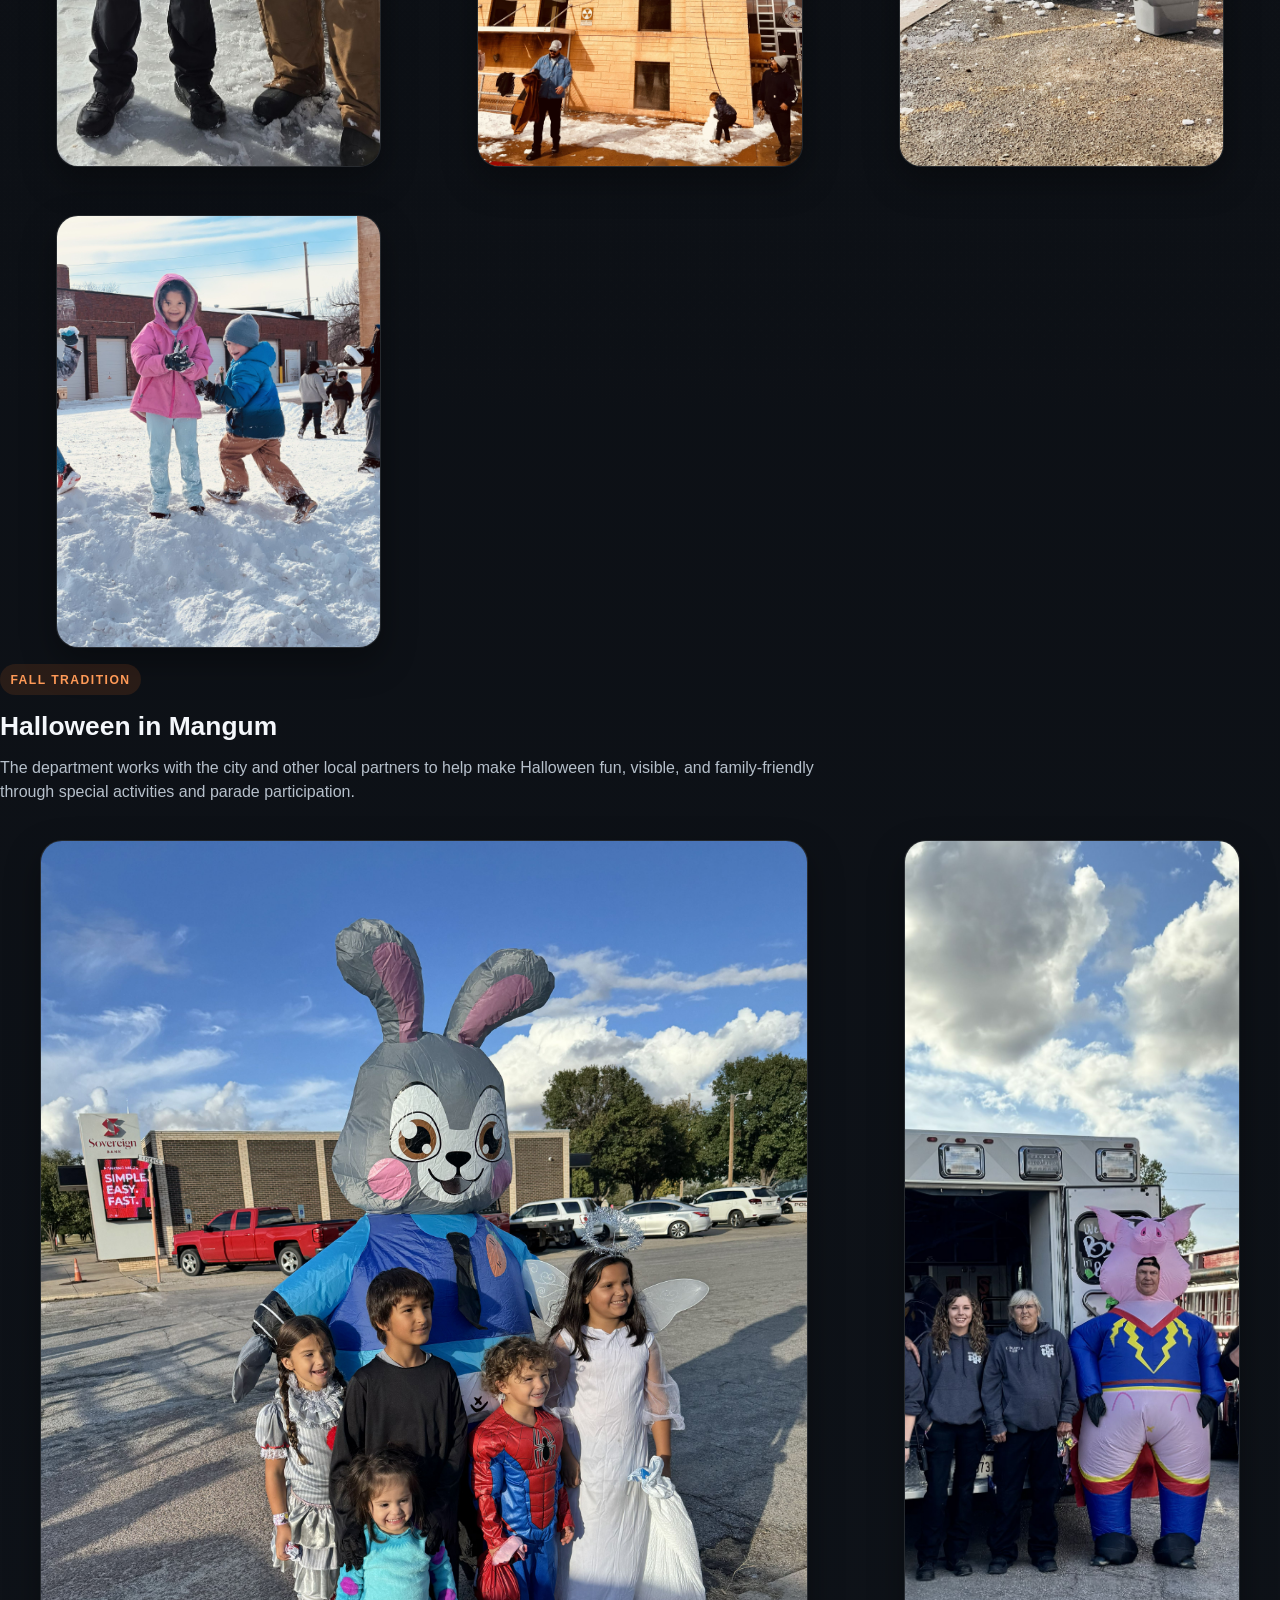
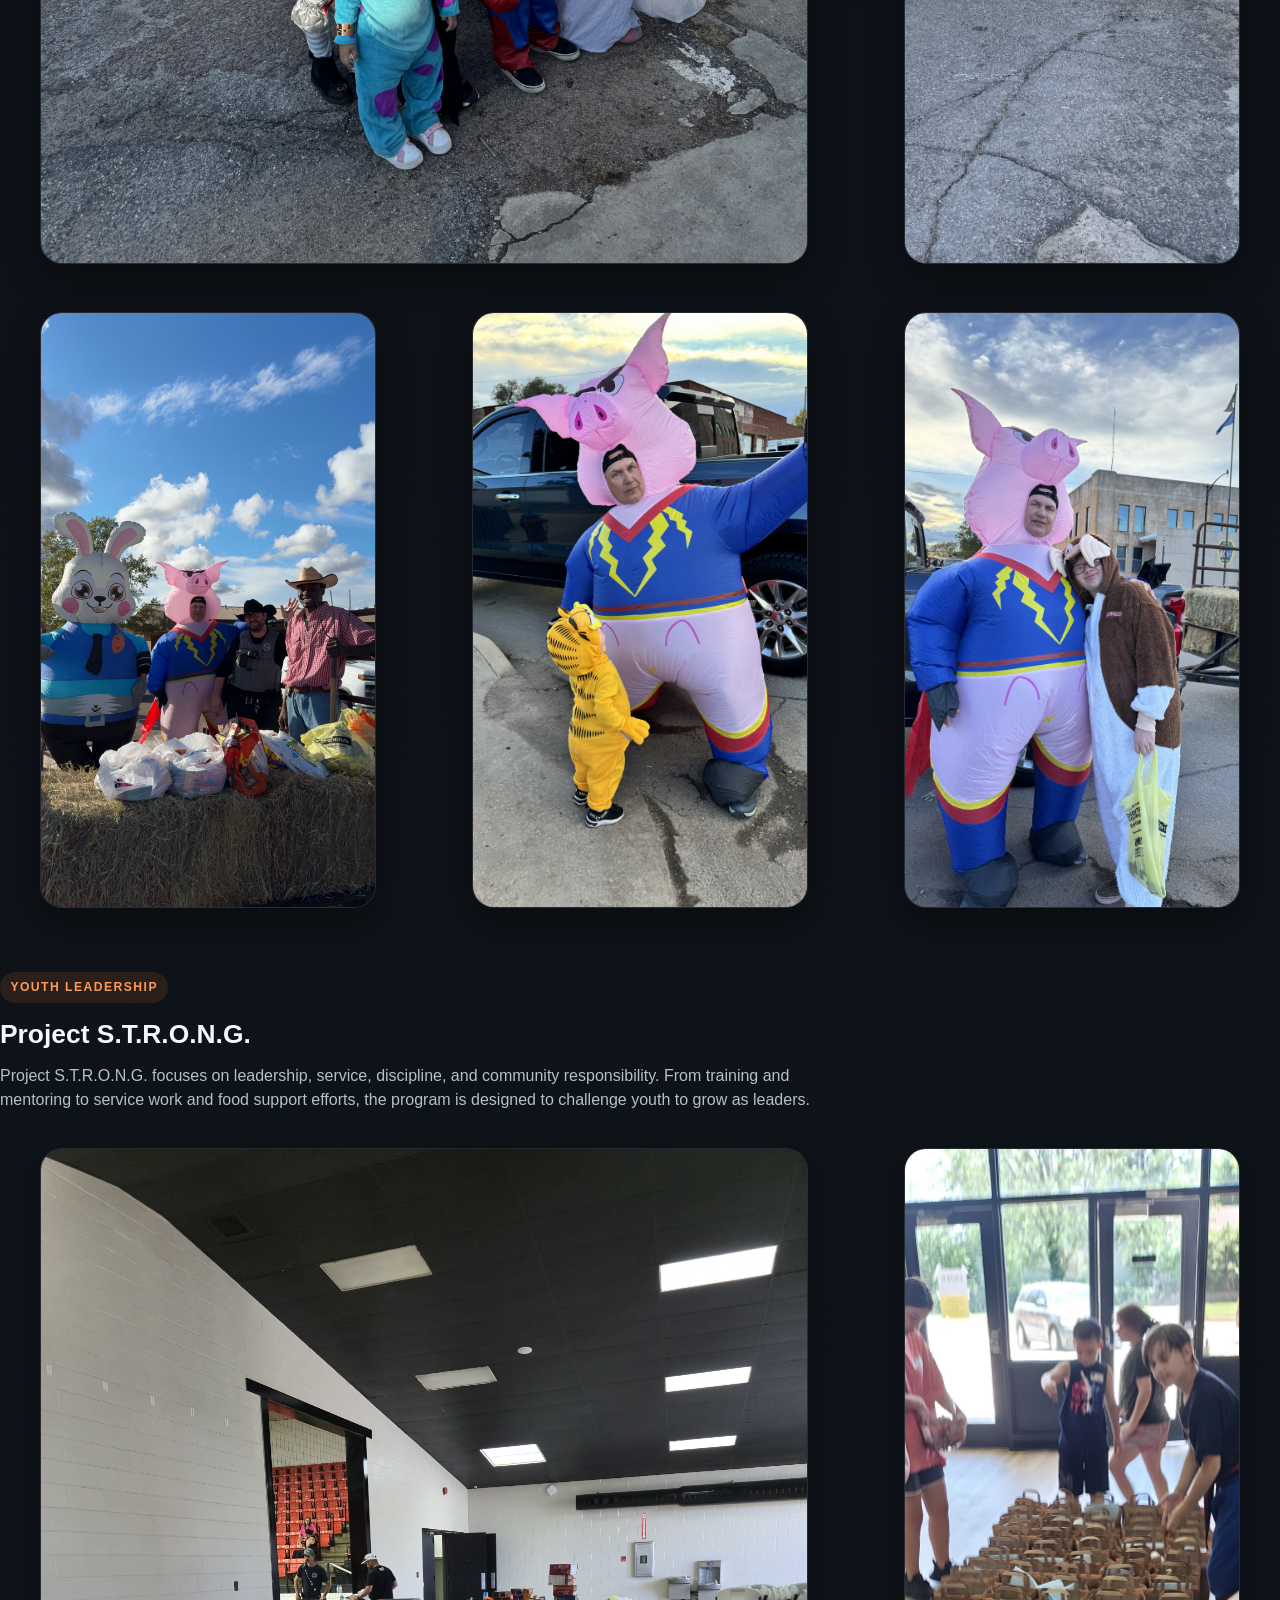
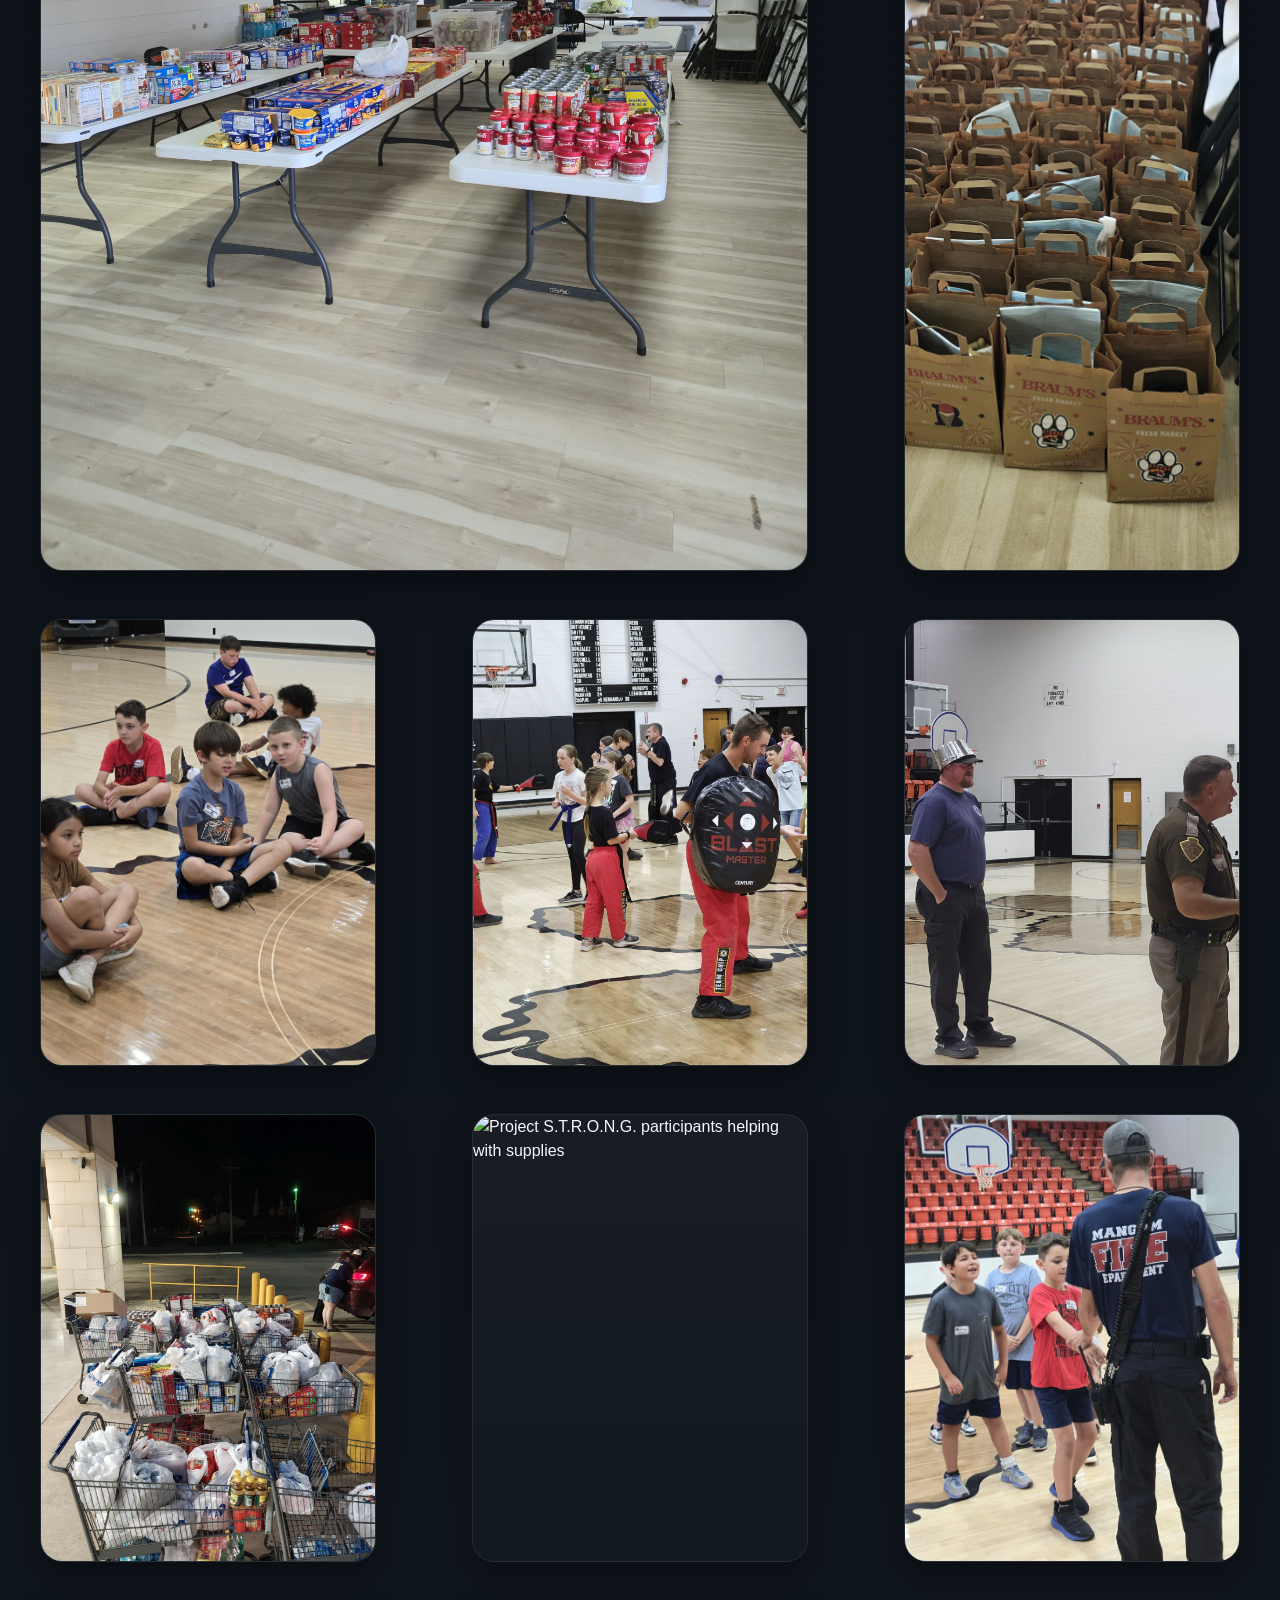
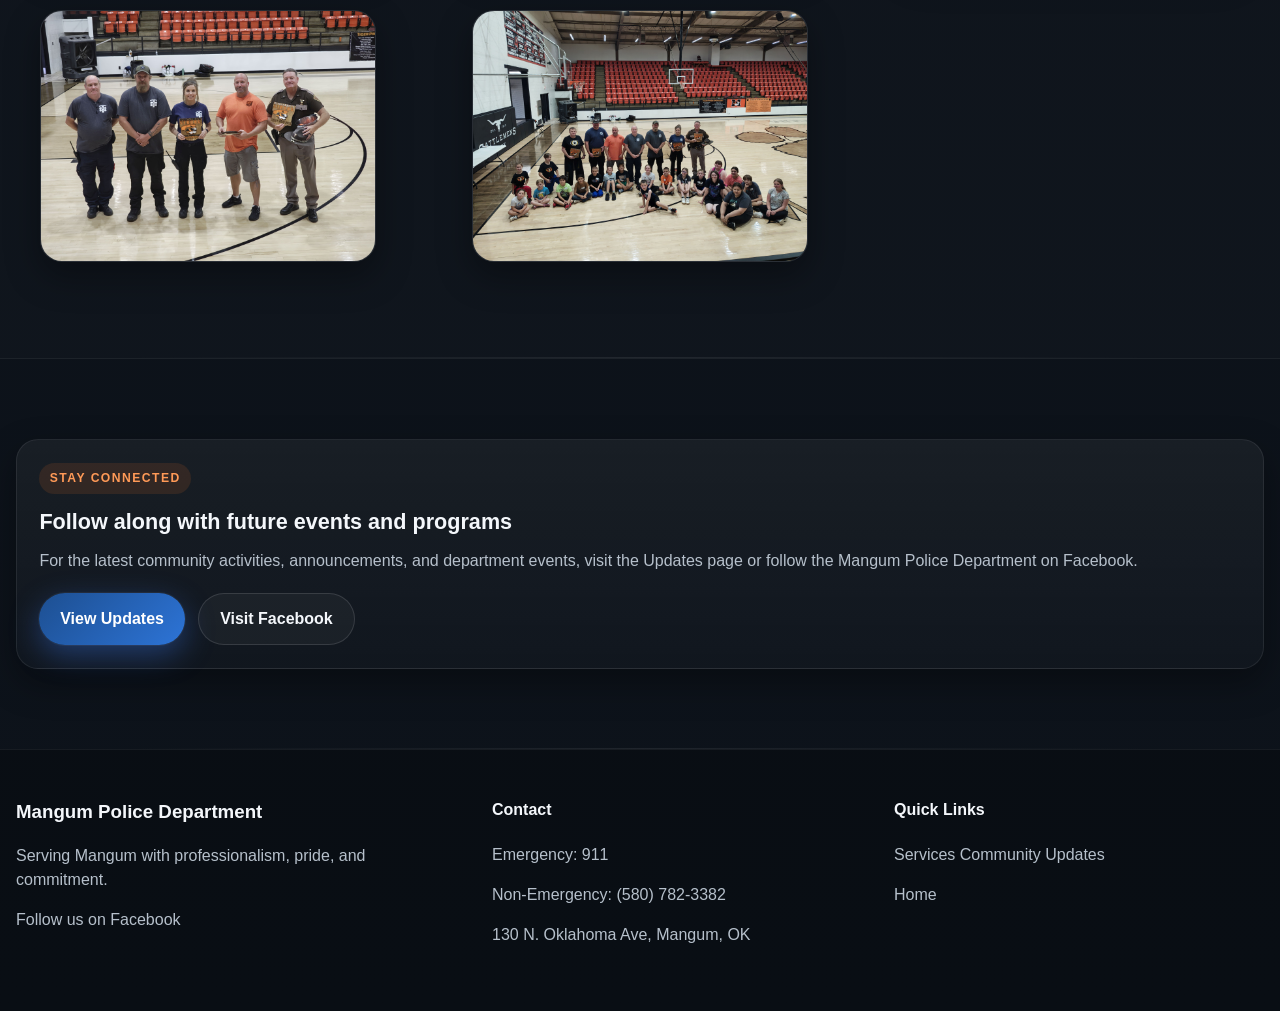
==== commit 06455f98: "Site Link Updates & UI" ====
--- a/pages/community.html
+++ b/pages/community.html
@@ -24,7 +24,7 @@
 
       <nav class="main-nav" id="mainNav">
         <a href="/mangum-pd-preview/pages/services.html">Services</a>
-        <a href="/mangum-pd-preview/index.html#leadership">Leadership</a>
+        <a href="/mangum-pd-preview/pages/records.html">Records</a>
         <a href="/mangum-pd-preview/pages/officers.html">Your Officers</a>
         <a href="/mangum-pd-preview/pages/community.html">Community</a>
         <a href="/mangum-pd-preview/pages/updates.html">Updates</a>
